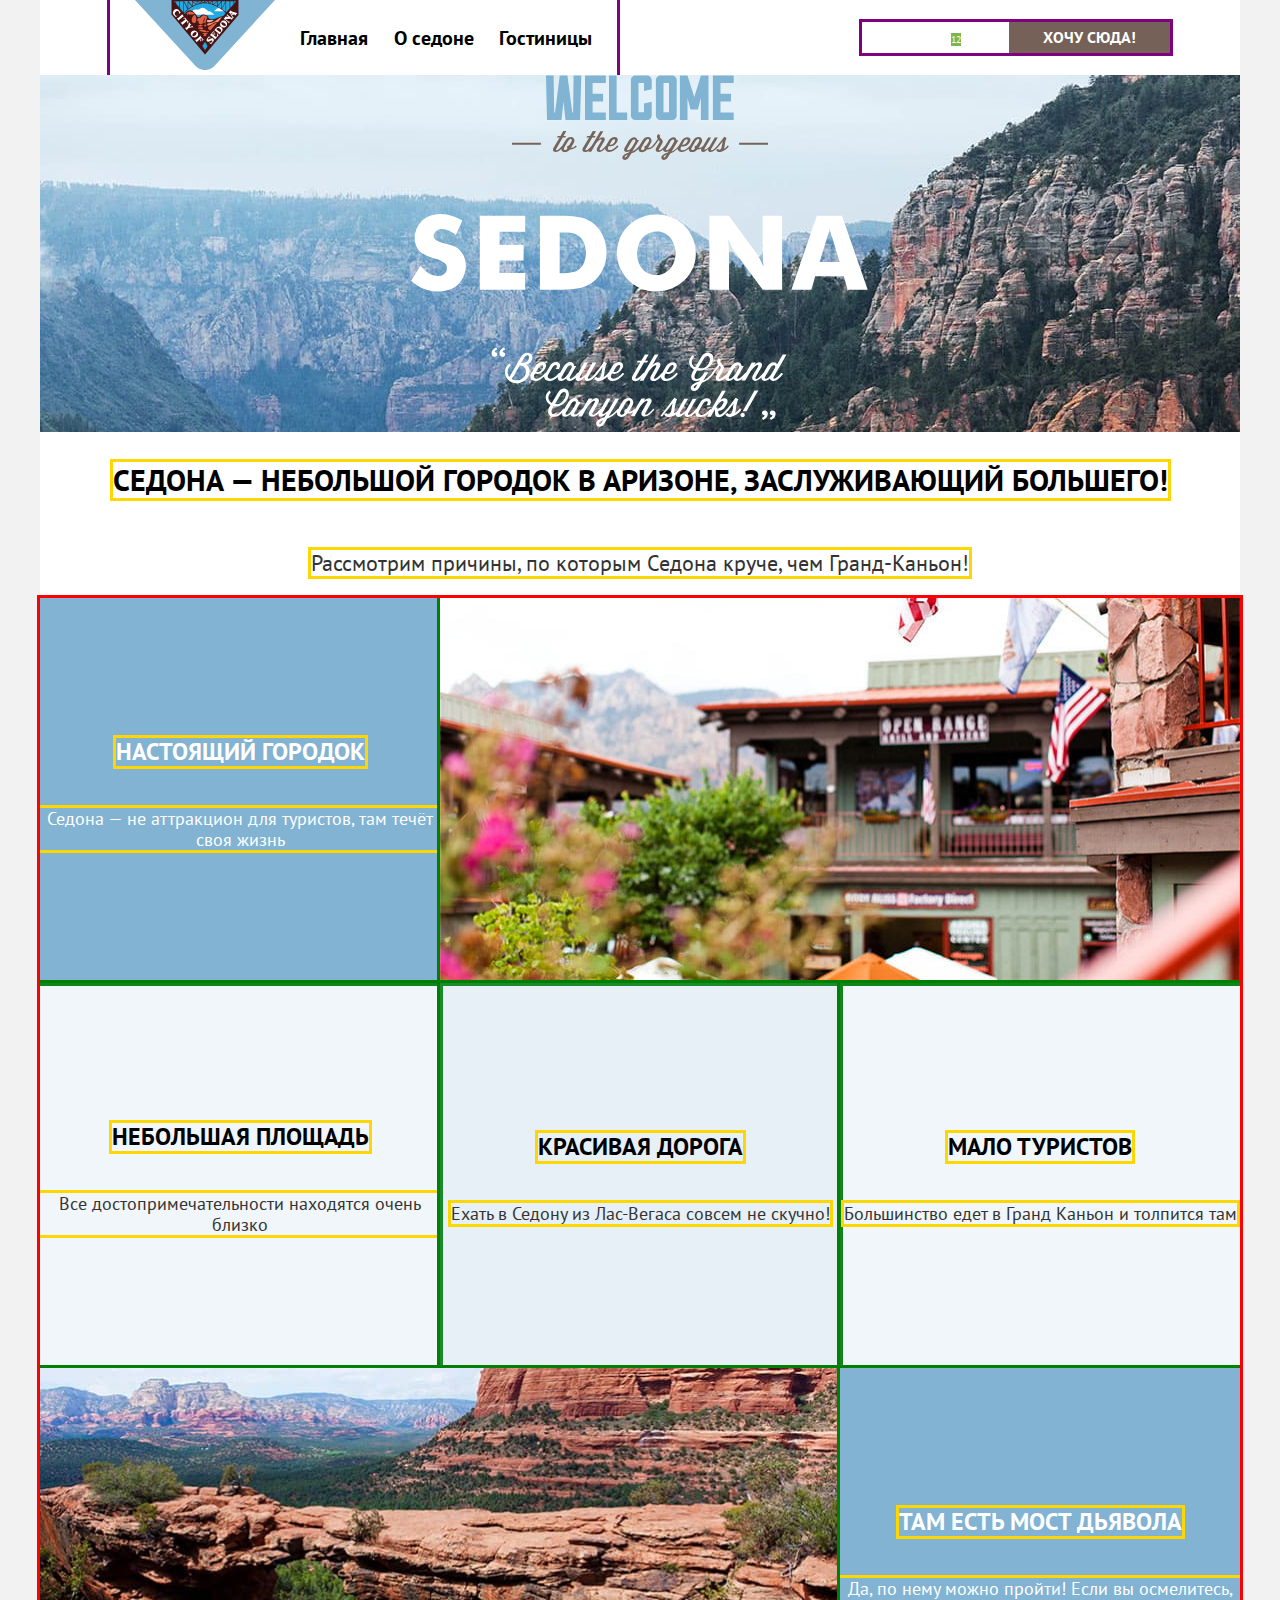
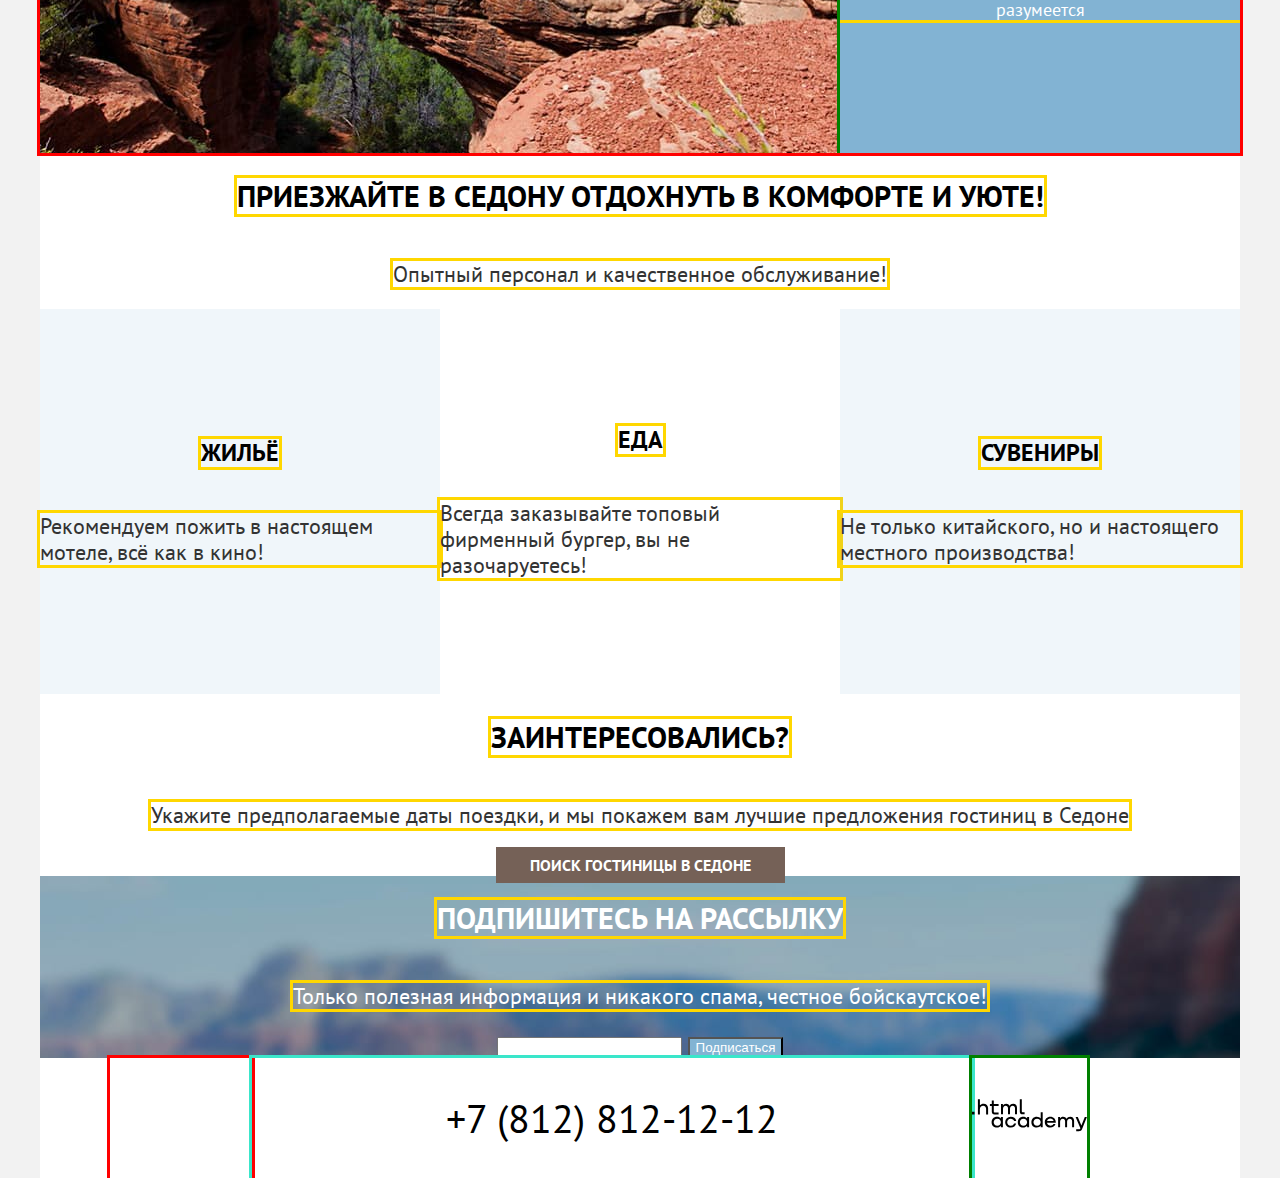
==== index.html @ f2a868f5 "Исправляет размеры фото" ====
<!DOCTYPE html>
<html lang="ru">

  <head>
    <meta charset="utf-8">
    <meta name="keywords" content="Седона">
    <meta name="description" content="HTML Academy: Седона">
    <title>HTML Academy: Седона</title>
    <link rel="stylesheet" href="styles/styles.css">
  </head>

  <body>
    <header class="main_header" data-test="header">
      <nav class="navigation">
        <ul class="navigation_list">
          <li class="navigation_item navigation_logo">
            <a class="header_logo_link" href="index.html">
              <img class="header_logo_image" src="images/header/logo.svg" width="140" height="70" alt="Логотип.">
            </a>
          </li>
          <li class="navigation_item">
            <a class="navigation_link" href="index.html">Главная</a>
          </li>
          <li class="navigation_item">
            <a class="navigation_link" href="#">О седоне</a>
          </li>
          <li class="navigation_item">
            <a class="navigation_link" href="catalog.html">Гостиницы</a>
          </li>
        </ul>

        <ul class="navigation_user">
          <li class="navigation_user_item">
            <a class="navigation_user_link" href="#">
              <span class="visually_hidden">Поиск</span>
            </a>
          </li>
          <li class="navigation_user_item">
            <a class="navigation_user_link" href="#">
              <span class="visually_hidden">Понравившиеся</span>
              <span class="navigation_user_favorite">12</span>
            </a>
          </li>
          <li class="navigation_user_item">
            <a class="navigation_user_link" href="#">
              <span class="navigation_button">Хочу сюда!</span>
            </a>
          </li>
        </ul>
      </nav>
    </header>

    <main class="main_container main_index" data-test="main">
      <div class="page_container">
        <h1 class="visually_hidden">Седона</h1>
        <section class="hero" data-test="hero">
          <h2 class="visually_hidden">О Седоне</h2>
          <img class="main_index_logo" src="images/index/welcome.svg" width="458" height="352"
            alt="Welcome to the Gorgeous. SEDONA - Because the Grand Canyon sucks.">
        </section>
        <section class="advantages" data-test="advantages">
          <h2 class="visually_hidden">Преимущества</h2>
          <p class="advantages_title">Седона — небольшой городок в Аризоне, заслуживающий большего!</p>
          <p class="advantages_text">Рассмотрим причины, по которым Седона круче, чем Гранд-Каньон!</p>
          <ul class="advantages_list">
            <li class="advantages_item blue_square">
              <h3 class="advantages_subtitle">Настоящий городок</h3>
              <p class="advantages_desc">Седона — не аттракцион для туристов, там течёт своя жизнь</p>
            </li>
            <li class="advantages_item">
              <img class="advantages_image" src="images/index/photo-1.jpg" width="800" height="385" alt="Город.">
            </li>
            <li class="advantages_item light_gray_square">
              <h3 class="advantages_subtitle">Небольшая площадь</h3>
              <p class="advantages_desc">Все достопримечательности находятся очень близко</p>
            </li>
            <li class="advantages_item dark_gray_square">
              <h3 class="advantages_subtitle">Красивая дорога</h3>
              <p class="advantages_desc">Ехать в Седону из Лас-Вегаса совсем не скучно!</p>
            </li>
            <li class="advantages_item light_gray_square">
              <h3 class="advantages_subtitle">Мало туристов</h3>
              <p class="advantages_desc">Большинство едет в Гранд Каньон и толпится там</p>
            </li>
            <li class="advantages_item">
              <img class="advantages_image" src="images/index/photo-2.jpg" width="800" height="385" alt="Каньон.">
            </li>
            <li class="advantages_item blue_square">
              <h3 class="advantages_subtitle">Там есть мост дьявола</h3>
              <p class="advantages_desc">Да, по нему можно пройти! Если вы осмелитесь, разумеется</p>
            </li>
          </ul>
        </section>

        <section class="recommendations">
          <h2 class="recommendations_title">Приезжайте в Седону отдохнуть в комфорте и уюте!</h2>
          <p class="recommendations_text">Опытный персонал и качественное обслуживание!</p>
          <ul class="recommendations_list">
            <li class="recommendations_item light_gray_square">
              <h3 class="recommendations_subtitle">Жильё</h3>
              <p class="recommendations_desc">Рекомендуем пожить в настоящем мотеле, всё как в кино!</p>
            </li>
            <li class="recommendations_item white_square">
              <h3 class="recommendations_subtitle">Еда</h3>
              <p class="recommendations_desc">Всегда заказывайте топовый фирменный бургер, вы не разочаруетесь!
              </p>
            </li>
            <li class="recommendations_item light_gray_square">
              <h3 class="recommendations_subtitle">Сувениры</h3>
              <p class="recommendations_desc">Не только китайского, но и настоящего местного производства!</p>
            </li>
          </ul>
        </section>

        <section class="search" data-test="search">
          <h2 class="search_title">Заинтересовались?</h2>
          <p class="search_text">Укажите предполагаемые даты поездки, и мы покажем вам лучшие предложения гостиниц в
            Седоне</p>
          <a class="search_link" href="catalog.html">
            <span class="search_button">Поиск Гостиницы в седоне</span>
          </a>
        </section>

        <section class="subscribe" data-test="subscribe">
          <h2 class="subscribe_title">Подпишитесь на рассылку</h2>
          <p class="subscribe_text">Только полезная информация и никакого спама, честное бойскаутское!</p>
          <form action="https://echo.htmlacademy.ru/" method="post">
            <input type="email" name="email">
            <button class="subscribe_button" type="submit">Подписаться</button>
          </form>
        </section>
      </div>
    </main>

    <footer class="main_footer" data-test="footer">
      <div class="main_footer_container">
        <section class="footer_social">
          <h2 class="visually_hidden">Социальные сети</h2>
          <ul class="social_list">
            <li class="social_item">
              <a class="social_link" href="#">
              </a>
            </li>
            <li class="social_item">
              <a class="social_link" href="#">
              </a>
            </li>
            <li class="social_item">
              <a class="social_link" href="#">
              </a>
            </li>
          </ul>
        </section>

        <section class="contacts">
          <h2 class="visually_hidden">Контакты</h2>
          <a class="contacts_link" href="tel:78128121212">+7 (812) 812-12-12</a>
        </section>

        <section class="footer_logo">
          <h2 class="visually_hidden">Логотип HTML Academy</h2>
          <a class="footer_logo_link" href="#">
            <img class="footer_logo_image" src="images/footer/logo-footer.svg" width="115" height="33"
              alt="HTML Academy.">
          </a>
        </section>
      </div>
    </footer>

  </body>

</html>
---- styles/styles.css ----
@font-face {
  font-family: "PT Sans";
  font-style: normal;
  font-weight: 400;
  src: url("../fonts/ptsans-400.woff2") format("woff2");
  font-display: swap;
}

@font-face {
  font-family: "PT Sans";
  font-style: normal;
  font-weight: 700;
  src: url("../fonts/ptsans-700.woff2") format("woff2");
  font-display: swap;
}

.visually_hidden {
  position: absolute;
  width: 1px;
  height: 1px;
  margin: -1px;
  border: 0;
  padding: 0;
  white-space: nowrap;
  clip-path: inset(100%);
  clip: rect(0 0 0 0);
  overflow: hidden;
}

html {
  height: 100%;
}

body {
  font-family: "PT Sans", sans-serif;
  font-weight: 400;
  font-size: 22px;
  line-height: 26px;
  background-color: #f2f2f2;
  color: #333333;
  margin: 0;
  display: flex;
  flex-direction: column;
  min-height: 100%;
}

.container {
  background-color: #FFFFFF;
}


/* Header */
.navigation {
  display: flex;
  width: 1200px;
  margin: 0 auto;
  background-color: #FFFFFF;

}

.navigation_list {
  outline: 3px solid purple;
  font-weight: 700;
  font-size: 20px;
  line-height: 24px;
  list-style-type: none;
  width: 507px;
  margin: 0;
  padding: 0;
  display: flex;
  justify-content: space-evenly;
  align-items: center;
  margin-left: 70px;
}

.navigation_logo {
  align-self: flex-start;
}

.navigation_link {
  text-decoration: none;
  color: #000000;
}

.navigation_user {
  outline: 3px solid purple;
  list-style-type: none;
  width: 268px;
  max-width: 268px;
  margin-left: auto;
  margin-right: 70px;
  display: flex;
  justify-content: space-between;
}

.navigation_user_item {}

.navigation_user_link {
  text-decoration: none;
}

.navigation_user_favorite {
  font-size: 10px;
  line-height: 10px;
  text-align: center;
  background-color: #7DB54F;
  color: #FFFFFF;
}

/* Main */


.main_container {
  flex-grow: 1;
}

.page_container {
  background-color: #FFFFFF;
  width: 1200px;
  margin: 0 auto;
}

.hero {
  background-image: url("../images/index/index-background.jpg");
  background-size: 100% auto;
  background-repeat: no-repeat;
  text-align: center;
}

/* Advantages */


.advantages_title,
.recommendations_title,
.search_title,
.subscribe_title {
  font-weight: 700;
  font-size: 30px;
  line-height: 36px;
  text-transform: uppercase;
  text-align: center;
  color: #000000;
}

.advantages_text,
.recommendations_text,
.search_text,
.subscribe_text {
  text-align: center;
}

.advantages_list {
  outline: 3px solid red;
  font-size: 18px;
  line-height: 21px;
  list-style-type: none;
  text-align: center;
  margin: 0;
  padding: 0;
  display: flex;
  flex-wrap: wrap;

  /* justify-content: center; */
}

.advantages_item {
  outline: 3px solid green;
  text-align: center;
  display: flex;
  flex-direction: column;
  justify-content: center;
  align-items: center;
  width: 400px;
  height: 385px;
}

.advantages_item:nth-child(2),
.advantages_item:nth-child(6) {
  width: 800px;
}

.advantages_subtitle,
.recommendations_subtitle {
  font-weight: 700;
  font-size: 24px;
  line-height: 28px;
  text-transform: uppercase;
  color: #000000;
}

.advantages_image {
}

.blue_square .advantages_subtitle,
.blue_square .advantages_desc {
  color: #FFFFFF;
}

.blue_square {
  background-color: #82B3D3;
}

.light_gray_square {
  background-color: #83B3D31F;
}

.dark_gray_square {
  background-color: #83B3D333;
}

/* Recommendations */
.advantages,
.recommendations,
.search,
.subscribe {
  display: flex;
  flex-direction: column;
  justify-content: center;
  align-items: center;

}

.recommendations_list {
  list-style-type: none;
  margin: 0;
  padding: 0;
  display: flex;
}

.recommendations_item {
  width: 400px;
  height: 385px;
  display: flex;
  flex-direction: column;
  justify-content: center;
  align-items: center;
}

/* Search */


.search {
  text-align: center;
}

.search_link {
  text-decoration: none;
}

/* Subscribe */

.subscribe .subscribe_text,
.subscribe .subscribe_title {
  color: #FFFFFF;
}

.subscribe {
  background-image: url("../images/index/subscribe.jpg");
  background-size: 100% auto;
  background-repeat: no-repeat;
  text-align: center;
}

.subscribe_text {
  font-size: 22px;
  line-height: 26px;
  color: #FFFFFF;
}

/* Footer */

.main_footer_container {
  width: 1200px;
  height: 120px;
  display: flex;
  margin: 0 auto;
  background-color: #FFFFFF;
}

.main_footer {}

.footer_social {
  outline: 3px solid red;
  width: 142px;
  margin-left: 70px;
}

.social_list {
  list-style-type: none;
}

.contacts {
  outline: 3px solid #3ae6ca;
  font-size: 40px;
  line-height: 40px;
  display: flex;
  justify-content: center;
  align-items: center;
  width: 720px;
}

.contacts_link {
  text-decoration: none;
  color: #000000;
}

.footer_logo {
  outline: 3px solid green;
  width: 115px;
  margin-right: 70px;
  display: flex;
  justify-content: center;
  align-items: center;
}

/* Other */


.navigation_button,
.search_button {
  font-weight: 700;
  font-size: 16px;
  line-height: 20px;
  text-align: center;
  text-transform: uppercase;
  background-color: #756157;
  color: #ffffff;
  margin: 0 auto;
  padding: 8px 34px;

}

.subscribe_button {
  background-color: #82B3D3;
  color: #ffffff;
}













/* Catalog */

.inner_container {
  background-image: url("../images/catalog/filter.jpg");
  background-repeat: no-repeat;
  background-size: 100% 100%;
}

.inner_container {
  font-size: 18px;
  line-height: 23px;
  color: #FFFFFF;
}

.inner_header_title {
  font-weight: 700;
  font-size: 60px;
  line-height: 78px;
}

.breadcrumbs,
.catalog_filter_list {
  list-style: none;
}

.breadcrumbs_link {
  font-size: 16px;
  line-height: 21px;
  text-decoration: none;
  color: #FFFFFF;
}

.catalog_filter_title {
  font-weight: 700;
  font-size: 20px;
  line-height: 24px;
}


h1, h2, h3, p {
  outline: 3px solid gold;
}
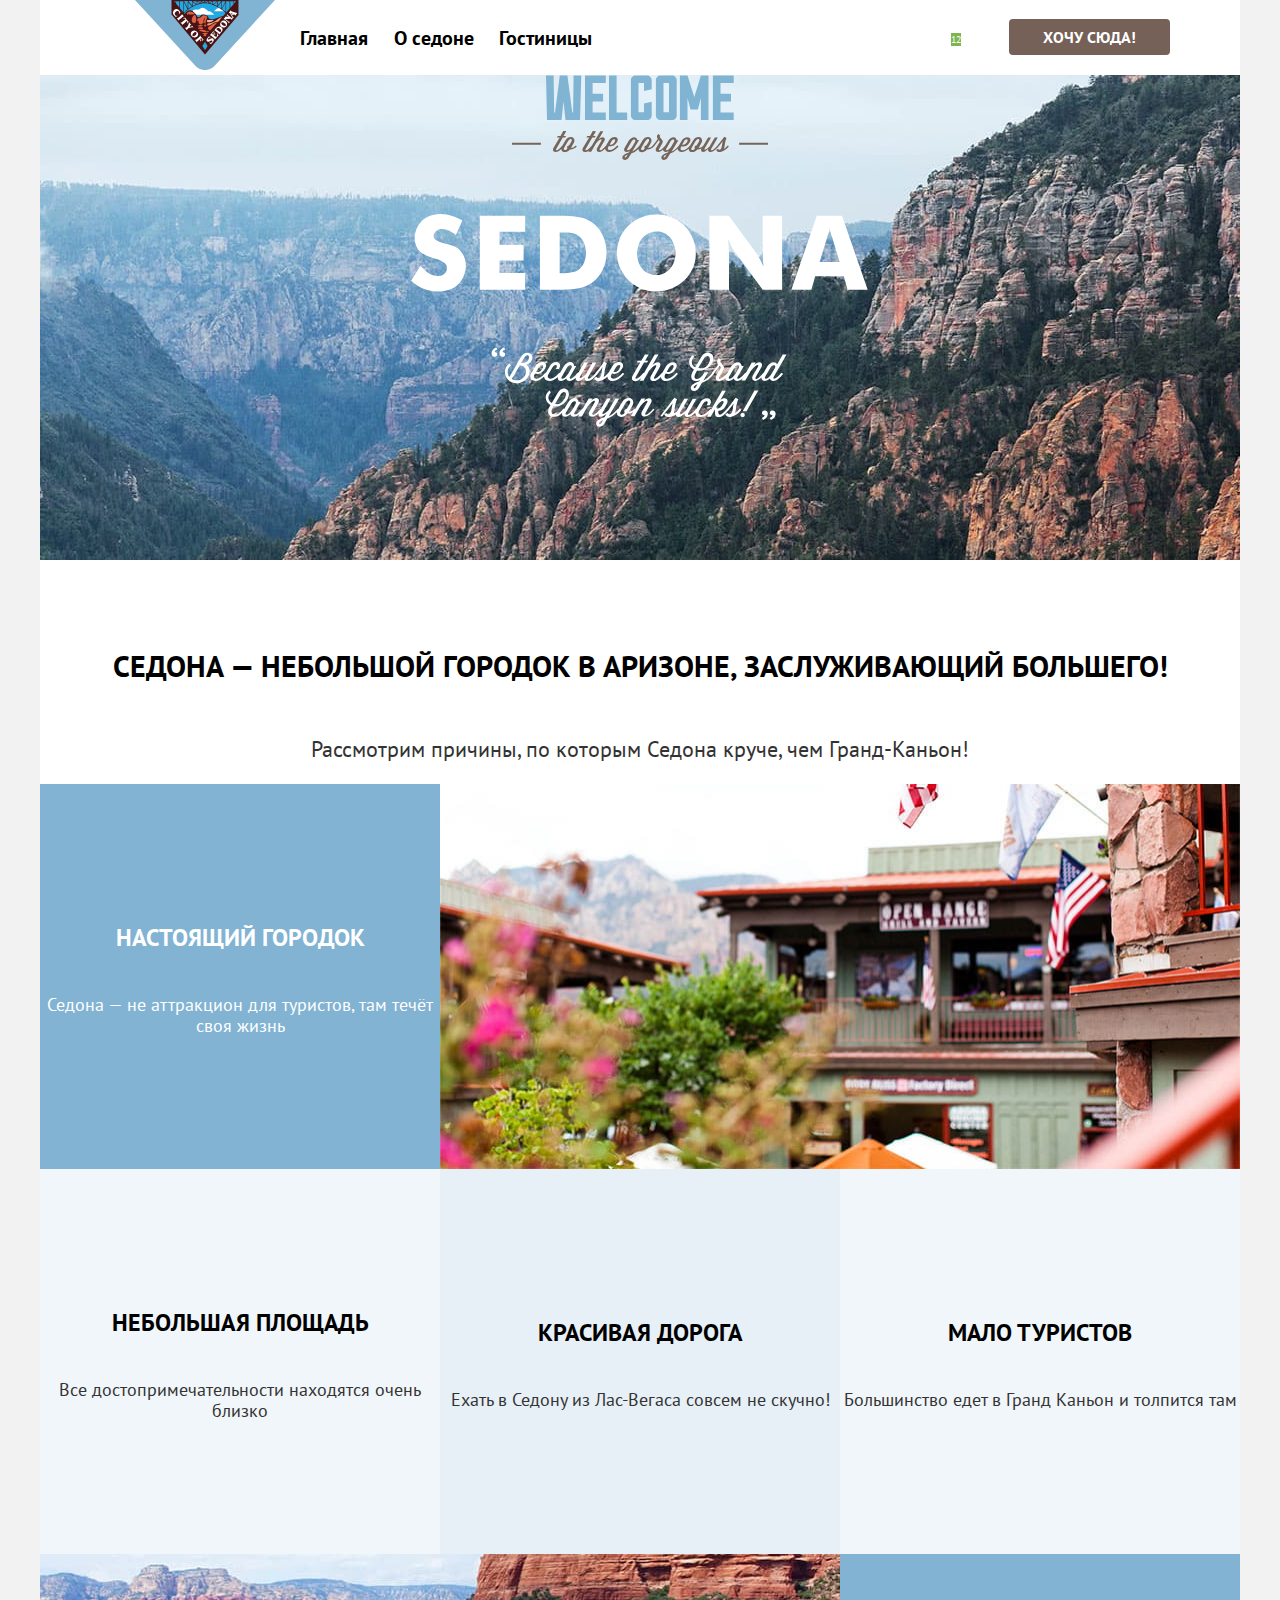
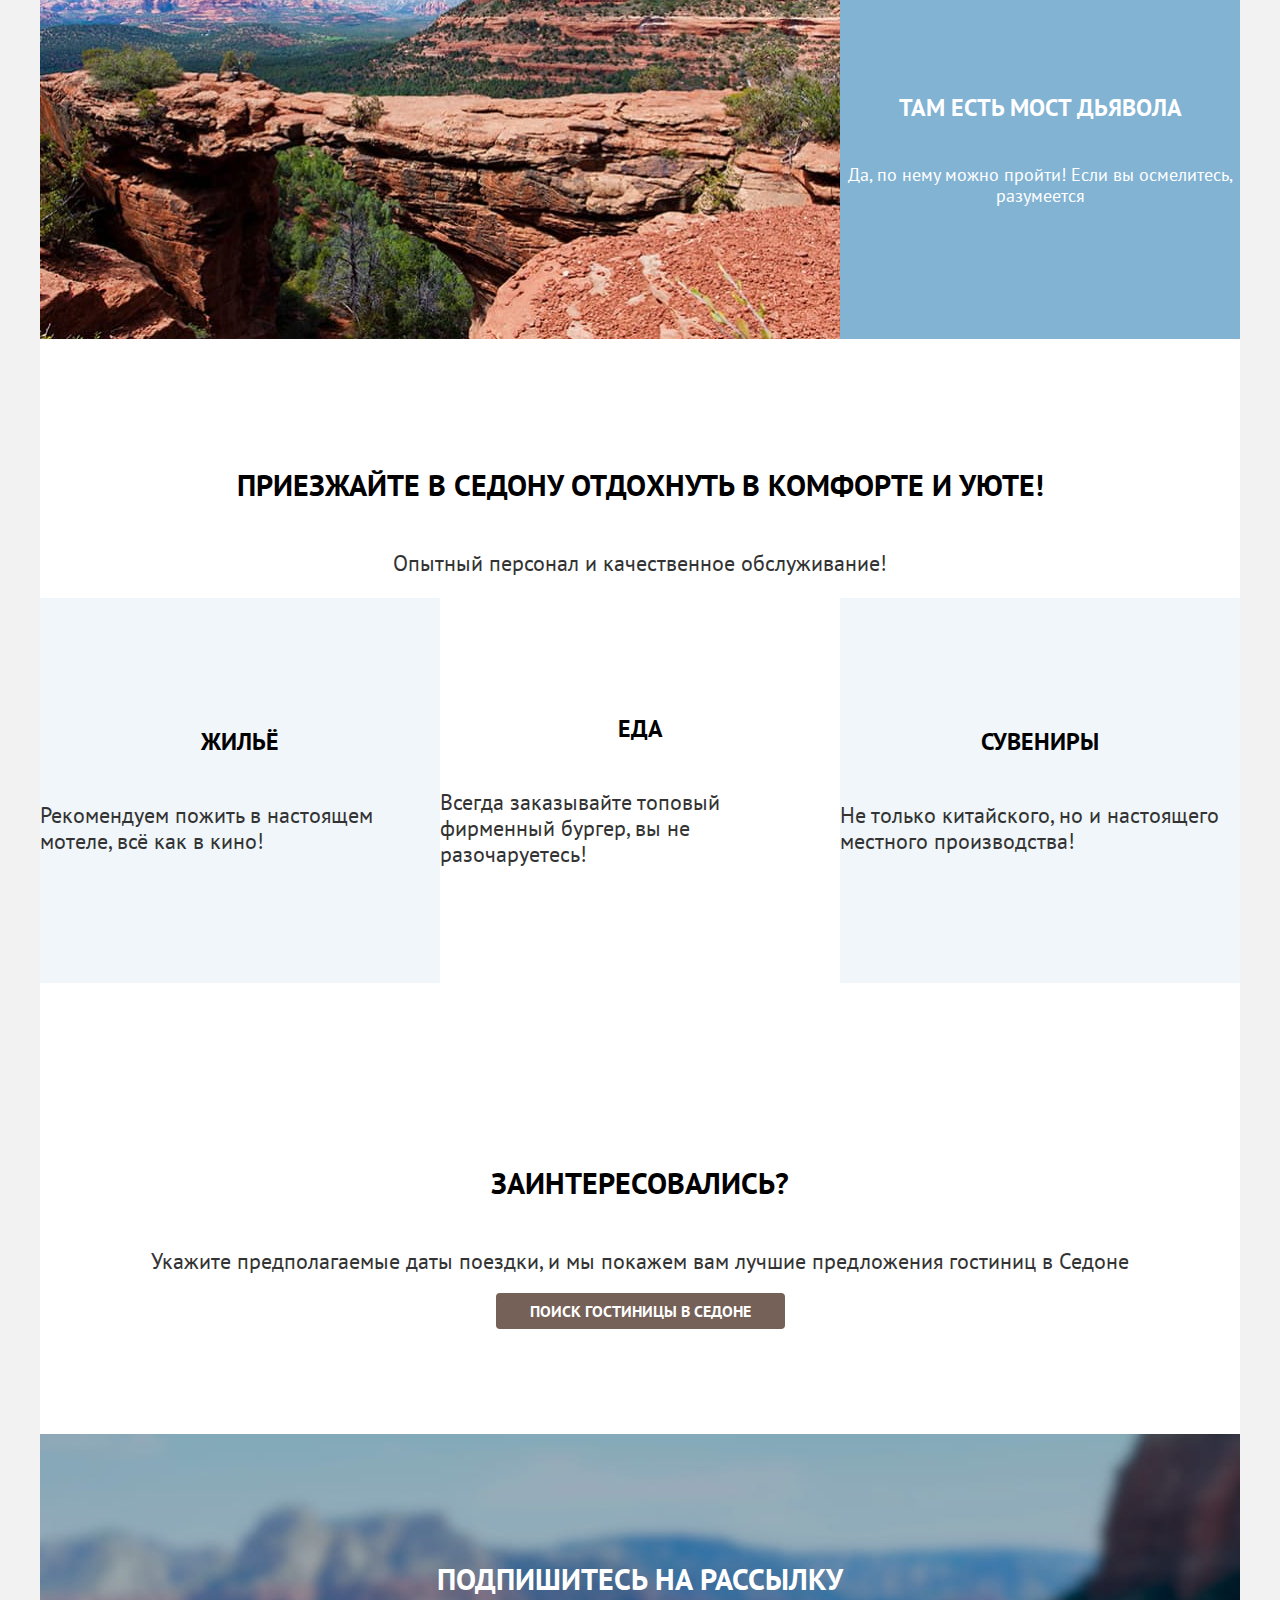
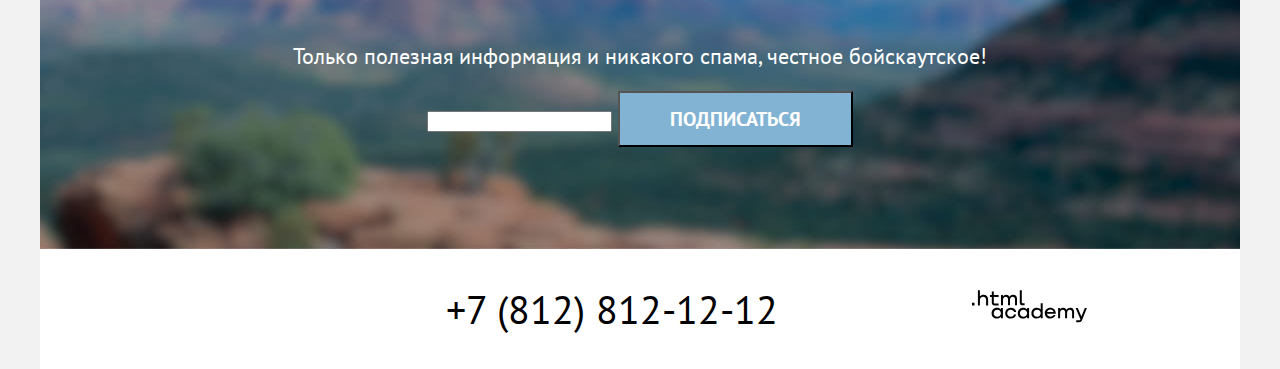
==== commit 39ed1797: "Устанавливает min-height крупым боксам" ====
--- a/index.html
+++ b/index.html
@@ -125,7 +125,7 @@
           <h2 class="subscribe_title">Подпишитесь на рассылку</h2>
           <p class="subscribe_text">Только полезная информация и никакого спама, честное бойскаутское!</p>
           <form action="https://echo.htmlacademy.ru/" method="post">
-            <input type="email" name="email">
+            <input class="subscribe_input" type="email" name="email">
             <button class="subscribe_button" type="submit">Подписаться</button>
           </form>
         </section>
--- a/styles/styles.css
+++ b/styles/styles.css
@@ -38,10 +38,10 @@
   line-height: 26px;
   background-color: #f2f2f2;
   color: #333333;
+  min-height: 100%;
   margin: 0;
   display: flex;
   flex-direction: column;
-  min-height: 100%;
 }
 
 .container {
@@ -51,15 +51,14 @@
 
 /* Header */
 .navigation {
-  display: flex;
   width: 1200px;
+  min-height: 64px;
   margin: 0 auto;
+  display: flex;
   background-color: #FFFFFF;
-
 }
 
 .navigation_list {
-  outline: 3px solid purple;
   font-weight: 700;
   font-size: 20px;
   line-height: 24px;
@@ -67,14 +66,10 @@
   width: 507px;
   margin: 0;
   padding: 0;
+  margin-left: 70px;
   display: flex;
   justify-content: space-evenly;
   align-items: center;
-  margin-left: 70px;
-}
-
-.navigation_logo {
-  align-self: flex-start;
 }
 
 .navigation_link {
@@ -83,17 +78,13 @@
 }
 
 .navigation_user {
-  outline: 3px solid purple;
-  list-style-type: none;
   width: 268px;
-  max-width: 268px;
+  list-style-type: none;
   margin-left: auto;
   margin-right: 70px;
   display: flex;
   justify-content: space-between;
 }
-
-.navigation_user_item {}
 
 .navigation_user_link {
   text-decoration: none;
@@ -121,6 +112,7 @@
 }
 
 .hero {
+  min-height: 485px;
   background-image: url("../images/index/index-background.jpg");
   background-size: 100% auto;
   background-repeat: no-repeat;
@@ -129,6 +121,9 @@
 
 /* Advantages */
 
+.advantages {
+  min-height: 1437px;
+}
 
 .advantages_title,
 .recommendations_title,
@@ -150,7 +145,6 @@
 }
 
 .advantages_list {
-  outline: 3px solid red;
   font-size: 18px;
   line-height: 21px;
   list-style-type: none;
@@ -164,7 +158,6 @@
 }
 
 .advantages_item {
-  outline: 3px solid green;
   text-align: center;
   display: flex;
   flex-direction: column;
@@ -188,9 +181,6 @@
   color: #000000;
 }
 
-.advantages_image {
-}
-
 .blue_square .advantages_subtitle,
 .blue_square .advantages_desc {
   color: #FFFFFF;
@@ -209,6 +199,10 @@
 }
 
 /* Recommendations */
+.recommendations {
+  min-height: 631px;
+}
+
 .advantages,
 .recommendations,
 .search,
@@ -240,6 +234,7 @@
 
 
 .search {
+  min-height: 406px;
   text-align: center;
 }
 
@@ -255,10 +250,12 @@
 }
 
 .subscribe {
+  min-height: 415px;
   background-image: url("../images/index/subscribe.jpg");
   background-size: 100% auto;
   background-repeat: no-repeat;
   text-align: center;
+
 }
 
 .subscribe_text {
@@ -277,10 +274,7 @@
   background-color: #FFFFFF;
 }
 
-.main_footer {}
-
 .footer_social {
-  outline: 3px solid red;
   width: 142px;
   margin-left: 70px;
 }
@@ -290,13 +284,12 @@
 }
 
 .contacts {
-  outline: 3px solid #3ae6ca;
   font-size: 40px;
   line-height: 40px;
-  display: flex;
-  justify-content: center;
-  align-items: center;
   width: 720px;
+  display: flex;
+  justify-content: center;
+  align-items: center;
 }
 
 .contacts_link {
@@ -305,7 +298,6 @@
 }
 
 .footer_logo {
-  outline: 3px solid green;
   width: 115px;
   margin-right: 70px;
   display: flex;
@@ -327,13 +319,26 @@
   color: #ffffff;
   margin: 0 auto;
   padding: 8px 34px;
+  border-radius: 4px;
+
+}
+
+.subscribe_input {
 
 }
 
 .subscribe_button {
   background-color: #82B3D3;
   color: #ffffff;
-}
+  font-family: 'PT Sans';
+  font-weight: 700;
+  font-size: 20px;
+  line-height: 36px;
+  text-transform: uppercase;
+  padding: 8px 50px;
+}
+/* Nado dorasobratsya s knopkoi (otklychit style) */
+
 
 
 
@@ -384,8 +389,3 @@
   font-size: 20px;
   line-height: 24px;
 }
-
-
-h1, h2, h3, p {
-  outline: 3px solid gold;
-}
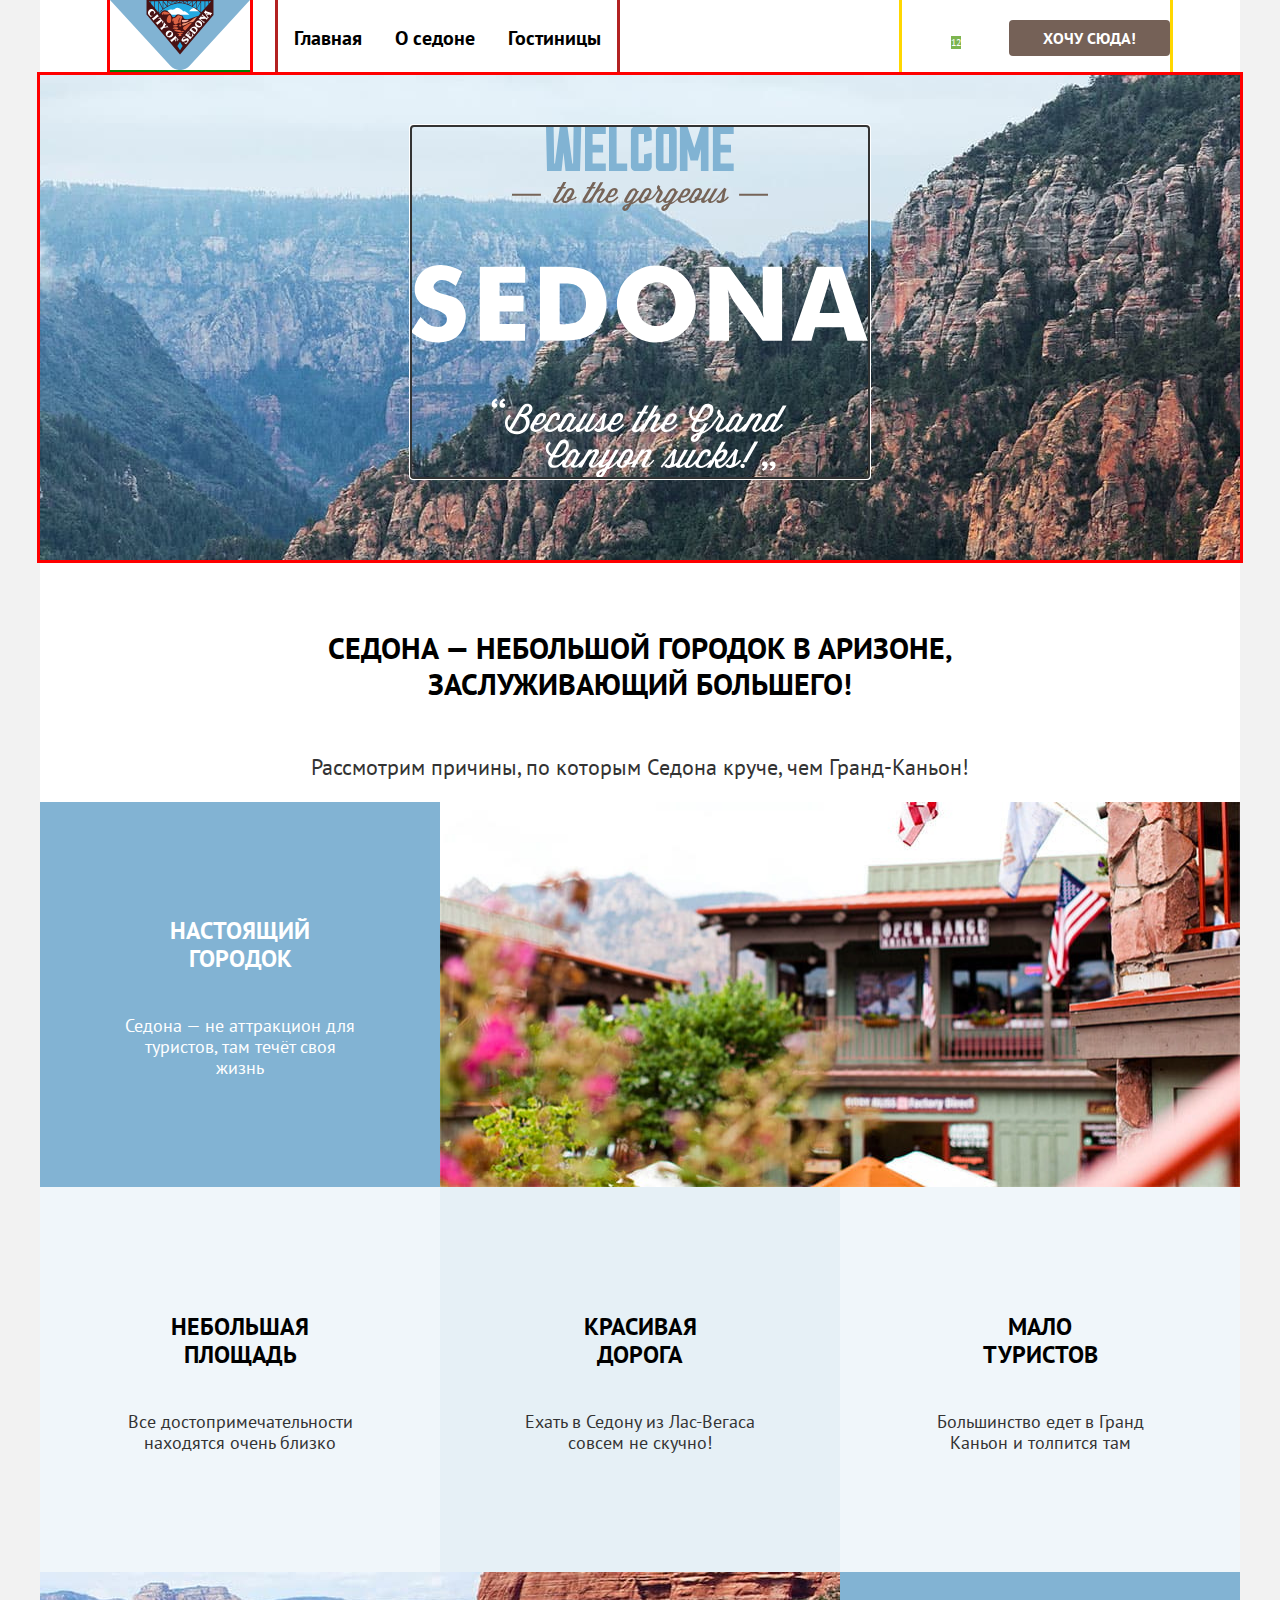
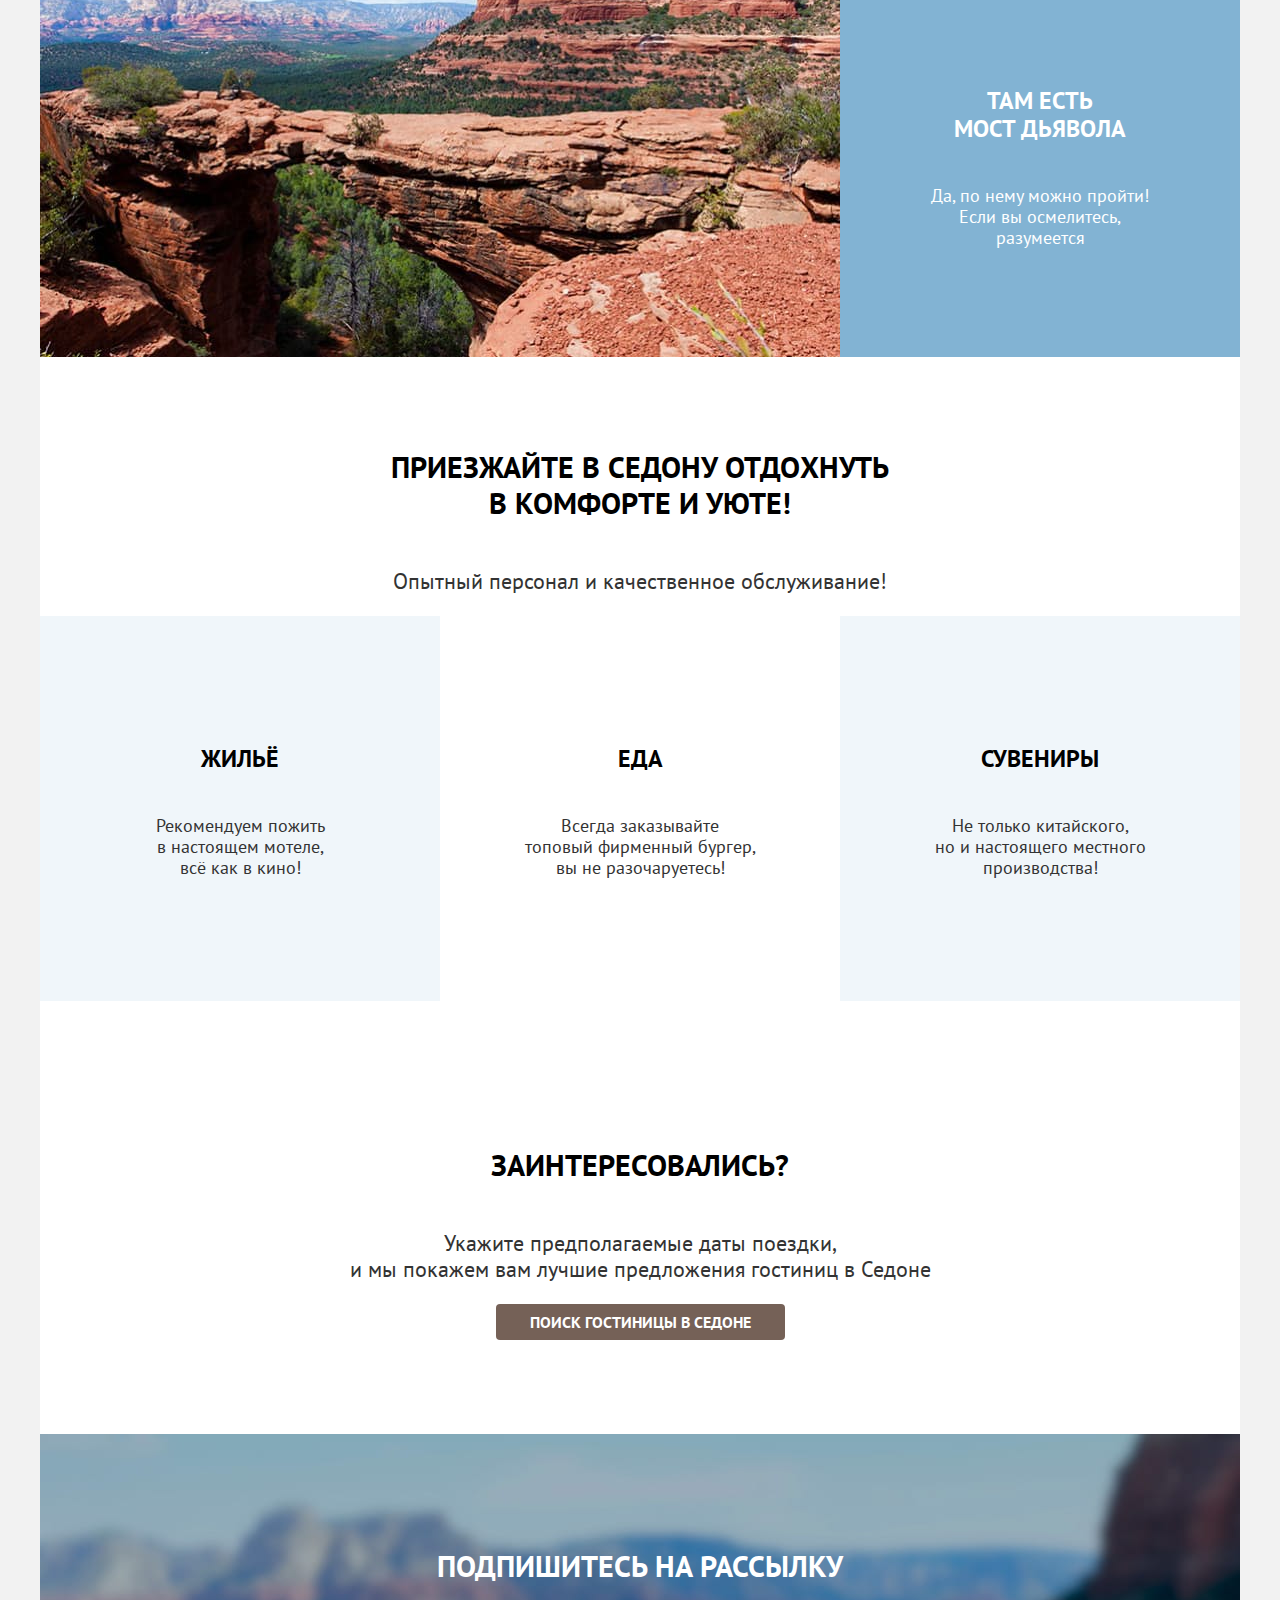
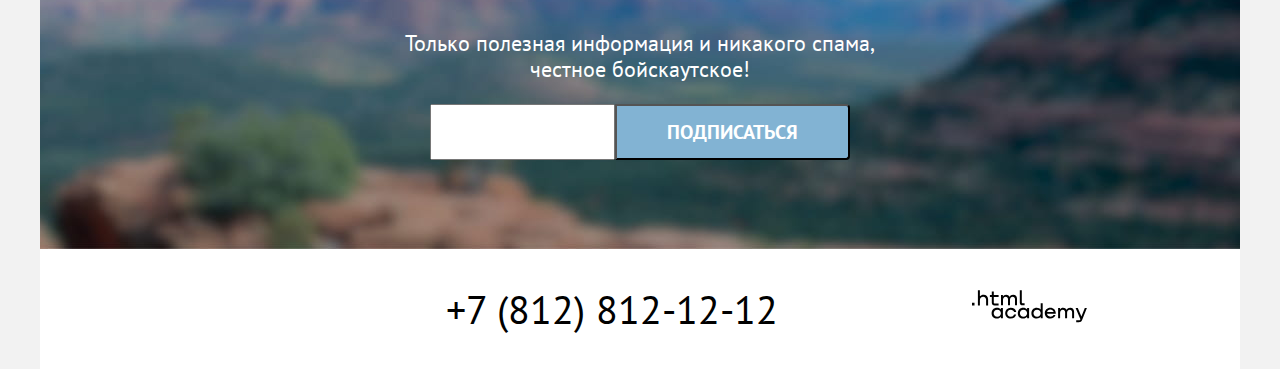
==== commit 3389faf8: "Исправляет замечания наставника" ====
--- a/index.html
+++ b/index.html
@@ -12,12 +12,10 @@
   <body>
     <header class="main_header" data-test="header">
       <nav class="navigation">
+        <a class="header_logo_link" href="index.html">
+          <img class="header_logo_image" src="images/header/logo.svg" width="140" height="70" alt="Логотип.">
+        </a>
         <ul class="navigation_list">
-          <li class="navigation_item navigation_logo">
-            <a class="header_logo_link" href="index.html">
-              <img class="header_logo_image" src="images/header/logo.svg" width="140" height="70" alt="Логотип.">
-            </a>
-          </li>
           <li class="navigation_item">
             <a class="navigation_link" href="index.html">Главная</a>
           </li>
@@ -60,61 +58,61 @@
         </section>
         <section class="advantages" data-test="advantages">
           <h2 class="visually_hidden">Преимущества</h2>
-          <p class="advantages_title">Седона — небольшой городок в Аризоне, заслуживающий большего!</p>
+          <p class="advantages_title">Седона — небольшой городок в Аризоне,<br> заслуживающий большего!</p>
           <p class="advantages_text">Рассмотрим причины, по которым Седона круче, чем Гранд-Каньон!</p>
           <ul class="advantages_list">
             <li class="advantages_item blue_square">
-              <h3 class="advantages_subtitle">Настоящий городок</h3>
-              <p class="advantages_desc">Седона — не аттракцион для туристов, там течёт своя жизнь</p>
+              <h3 class="advantages_subtitle">Настоящий<br> городок</h3>
+              <p class="advantages_desc">Седона — не аттракцион для<br> туристов, там течёт своя<br> жизнь</p>
             </li>
-            <li class="advantages_item">
+            <li class="advantages_item advantages_item_image">
               <img class="advantages_image" src="images/index/photo-1.jpg" width="800" height="385" alt="Город.">
             </li>
             <li class="advantages_item light_gray_square">
-              <h3 class="advantages_subtitle">Небольшая площадь</h3>
-              <p class="advantages_desc">Все достопримечательности находятся очень близко</p>
+              <h3 class="advantages_subtitle">Небольшая<br> площадь</h3>
+              <p class="advantages_desc">Все достопримечательности<br> находятся очень близко</p>
             </li>
             <li class="advantages_item dark_gray_square">
-              <h3 class="advantages_subtitle">Красивая дорога</h3>
-              <p class="advantages_desc">Ехать в Седону из Лас-Вегаса совсем не скучно!</p>
+              <h3 class="advantages_subtitle">Красивая<br> дорога</h3>
+              <p class="advantages_desc">Ехать в Седону из Лас-Вегаса<br> совсем не скучно!</p>
             </li>
             <li class="advantages_item light_gray_square">
-              <h3 class="advantages_subtitle">Мало туристов</h3>
-              <p class="advantages_desc">Большинство едет в Гранд Каньон и толпится там</p>
+              <h3 class="advantages_subtitle">Мало<br> туристов</h3>
+              <p class="advantages_desc">Большинство едет в Гранд<br> Каньон и толпится там</p>
             </li>
-            <li class="advantages_item">
+            <li class="advantages_item advantages_item_image">
               <img class="advantages_image" src="images/index/photo-2.jpg" width="800" height="385" alt="Каньон.">
             </li>
             <li class="advantages_item blue_square">
-              <h3 class="advantages_subtitle">Там есть мост дьявола</h3>
-              <p class="advantages_desc">Да, по нему можно пройти! Если вы осмелитесь, разумеется</p>
+              <h3 class="advantages_subtitle">Там есть<br> мост дьявола</h3>
+              <p class="advantages_desc">Да, по нему можно пройти!<br> Если вы осмелитесь,<br> разумеется</p>
             </li>
           </ul>
         </section>
 
         <section class="recommendations">
-          <h2 class="recommendations_title">Приезжайте в Седону отдохнуть в комфорте и уюте!</h2>
+          <h2 class="recommendations_title">Приезжайте в Седону отдохнуть<br> в комфорте и уюте!</h2>
           <p class="recommendations_text">Опытный персонал и качественное обслуживание!</p>
           <ul class="recommendations_list">
             <li class="recommendations_item light_gray_square">
               <h3 class="recommendations_subtitle">Жильё</h3>
-              <p class="recommendations_desc">Рекомендуем пожить в настоящем мотеле, всё как в кино!</p>
+              <p class="recommendations_desc">Рекомендуем пожить<br> в настоящем мотеле,<br> всё как в кино!</p>
             </li>
             <li class="recommendations_item white_square">
               <h3 class="recommendations_subtitle">Еда</h3>
-              <p class="recommendations_desc">Всегда заказывайте топовый фирменный бургер, вы не разочаруетесь!
+              <p class="recommendations_desc">Всегда заказывайте<br> топовый фирменный бургер,<br> вы не разочаруетесь!
               </p>
             </li>
             <li class="recommendations_item light_gray_square">
               <h3 class="recommendations_subtitle">Сувениры</h3>
-              <p class="recommendations_desc">Не только китайского, но и настоящего местного производства!</p>
+              <p class="recommendations_desc">Не только китайского,<br> но и настоящего местного<br> производства!</p>
             </li>
           </ul>
         </section>
 
         <section class="search" data-test="search">
           <h2 class="search_title">Заинтересовались?</h2>
-          <p class="search_text">Укажите предполагаемые даты поездки, и мы покажем вам лучшие предложения гостиниц в
+          <p class="search_text">Укажите предполагаемые даты поездки,<br> и мы покажем вам лучшие предложения гостиниц в
             Седоне</p>
           <a class="search_link" href="catalog.html">
             <span class="search_button">Поиск Гостиницы в седоне</span>
@@ -123,8 +121,8 @@
 
         <section class="subscribe" data-test="subscribe">
           <h2 class="subscribe_title">Подпишитесь на рассылку</h2>
-          <p class="subscribe_text">Только полезная информация и никакого спама, честное бойскаутское!</p>
-          <form action="https://echo.htmlacademy.ru/" method="post">
+          <p class="subscribe_text">Только полезная информация и никакого спама,<br> честное бойскаутское!</p>
+          <form class="subscribe_form" action="https://echo.htmlacademy.ru/" method="post">
             <input class="subscribe_input" type="email" name="email">
             <button class="subscribe_button" type="submit">Подписаться</button>
           </form>
--- a/styles/styles.css
+++ b/styles/styles.css
@@ -52,23 +52,40 @@
 /* Header */
 .navigation {
   width: 1200px;
-  min-height: 64px;
+  /* min-height: 64px; */
   margin: 0 auto;
   display: flex;
   background-color: #FFFFFF;
 }
 
+.header_logo_link {
+  outline: 3px solid red;
+  display: inline;
+  width: 140px;
+  margin-left: 70px;
+  margin-right: 28px;
+  text-decoration: none;
+  /* box-sizing: border-box; */
+}
+
+.header_logo_image {
+  outline: 3px solid green;
+  display: inline;
+  /* box-sizing: border-box; */
+}
+
 .navigation_list {
+  outline: 3px solid firebrick;
   font-weight: 700;
   font-size: 20px;
   line-height: 24px;
   list-style-type: none;
-  width: 507px;
+  width: 339px;
   margin: 0;
+  margin-right: auto;
   padding: 0;
-  margin-left: 70px;
-  display: flex;
-  justify-content: space-evenly;
+  display: flex;
+  justify-content: space-around;
   align-items: center;
 }
 
@@ -78,12 +95,15 @@
 }
 
 .navigation_user {
+  outline: 3px solid gold;
   width: 268px;
   list-style-type: none;
-  margin-left: auto;
+  margin: 0;
   margin-right: 70px;
+  padding: 0;
   display: flex;
   justify-content: space-between;
+  align-items: center;
 }
 
 .navigation_user_link {
@@ -117,6 +137,13 @@
   background-size: 100% auto;
   background-repeat: no-repeat;
   text-align: center;
+  outline: 3px solid red;
+}
+
+.main_index_logo {
+  outline: auto;
+  display: inline-block;
+  margin-top: 51px;
 }
 
 /* Advantages */
@@ -153,22 +180,18 @@
   padding: 0;
   display: flex;
   flex-wrap: wrap;
-
-  /* justify-content: center; */
 }
 
 .advantages_item {
-  text-align: center;
   display: flex;
   flex-direction: column;
   justify-content: center;
   align-items: center;
   width: 400px;
-  height: 385px;
-}
-
-.advantages_item:nth-child(2),
-.advantages_item:nth-child(6) {
+  min-height: 385px;
+}
+
+.advantages_item_image {
   width: 800px;
 }
 
@@ -215,15 +238,19 @@
 }
 
 .recommendations_list {
+  font-size: 18px;
+  line-height: 21px;
   list-style-type: none;
+  text-align: center;
   margin: 0;
   padding: 0;
   display: flex;
+  flex-wrap: wrap;
 }
 
 .recommendations_item {
   width: 400px;
-  height: 385px;
+  min-height: 385px;
   display: flex;
   flex-direction: column;
   justify-content: center;
@@ -268,7 +295,7 @@
 
 .main_footer_container {
   width: 1200px;
-  height: 120px;
+  min-height: 120px;
   display: flex;
   margin: 0 auto;
   background-color: #FFFFFF;
@@ -320,10 +347,7 @@
   margin: 0 auto;
   padding: 8px 34px;
   border-radius: 4px;
-
-}
-
-.subscribe_input {
+  display: block;
 
 }
 
@@ -336,10 +360,13 @@
   line-height: 36px;
   text-transform: uppercase;
   padding: 8px 50px;
+  border-radius: 0 4px 4px 0;
 }
 /* Nado dorasobratsya s knopkoi (otklychit style) */
 
-
+.subscribe_form {
+  display: flex;
+}
 
 
 
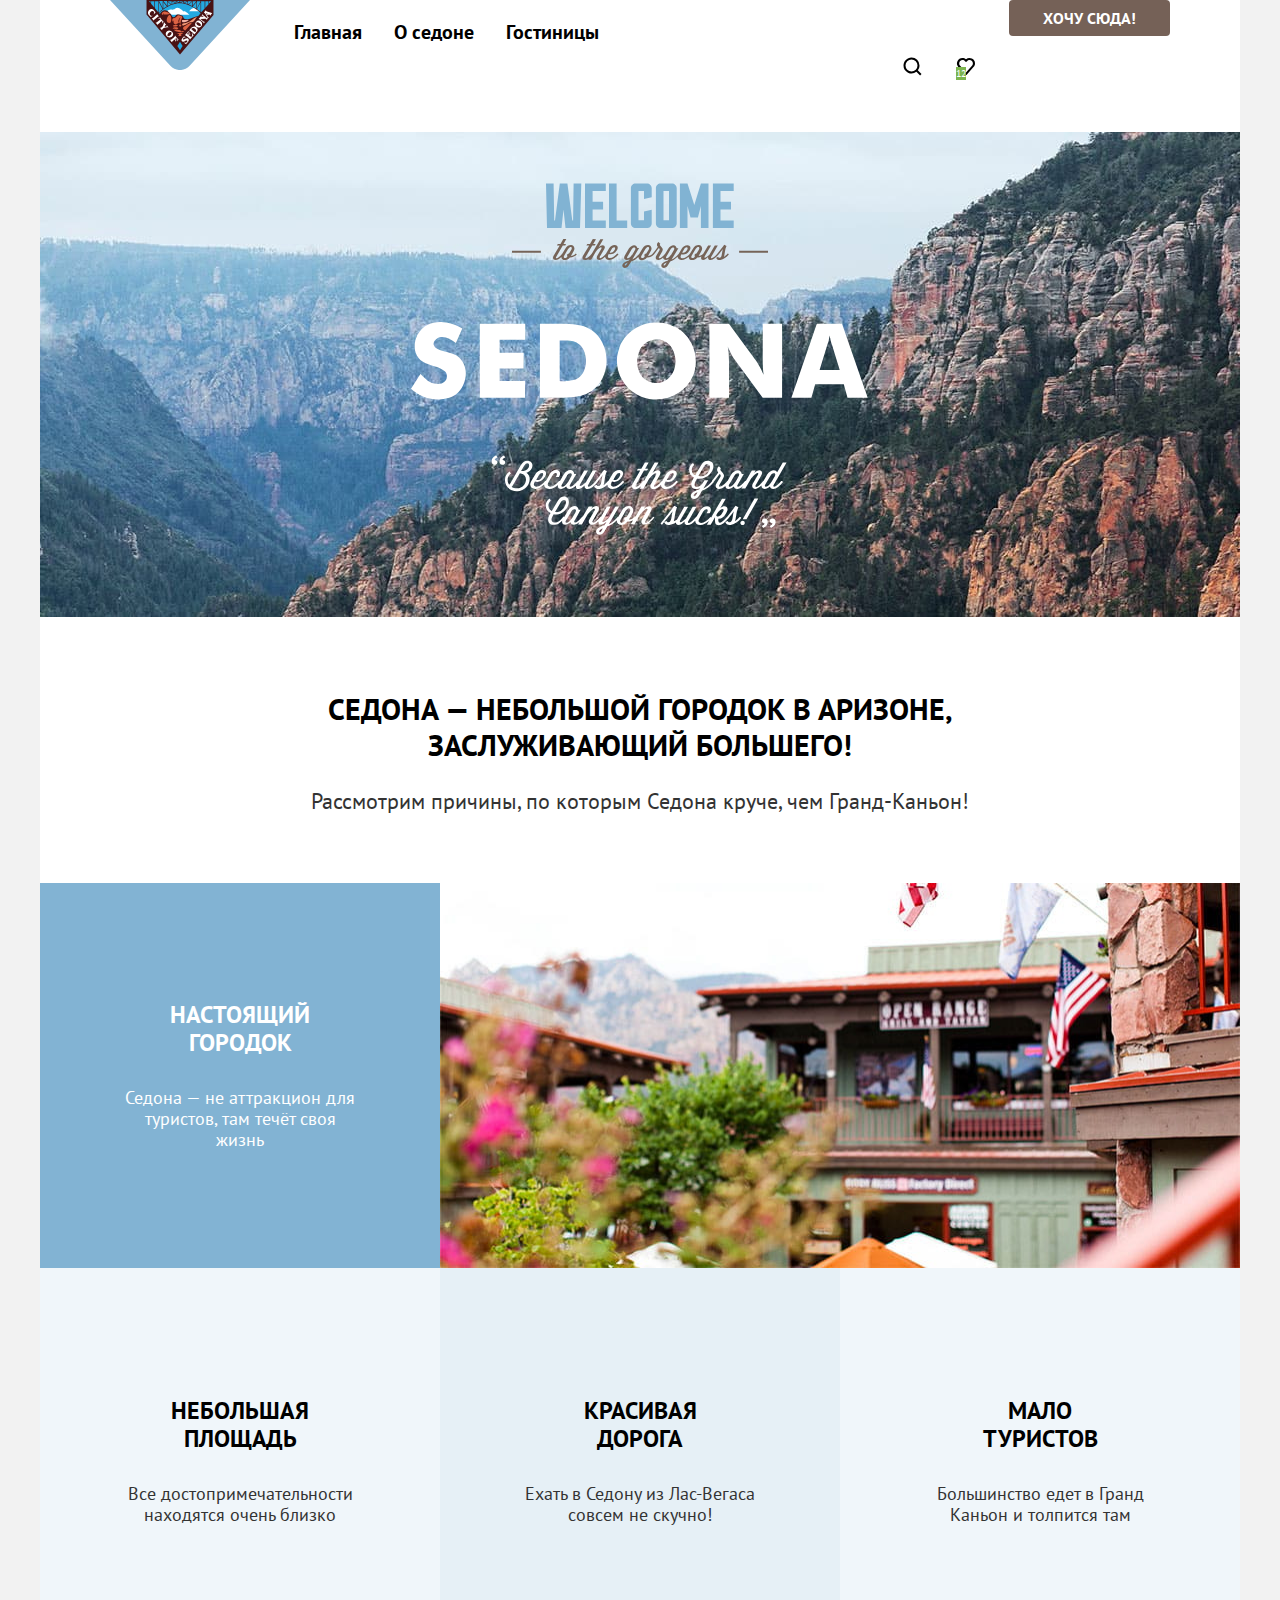
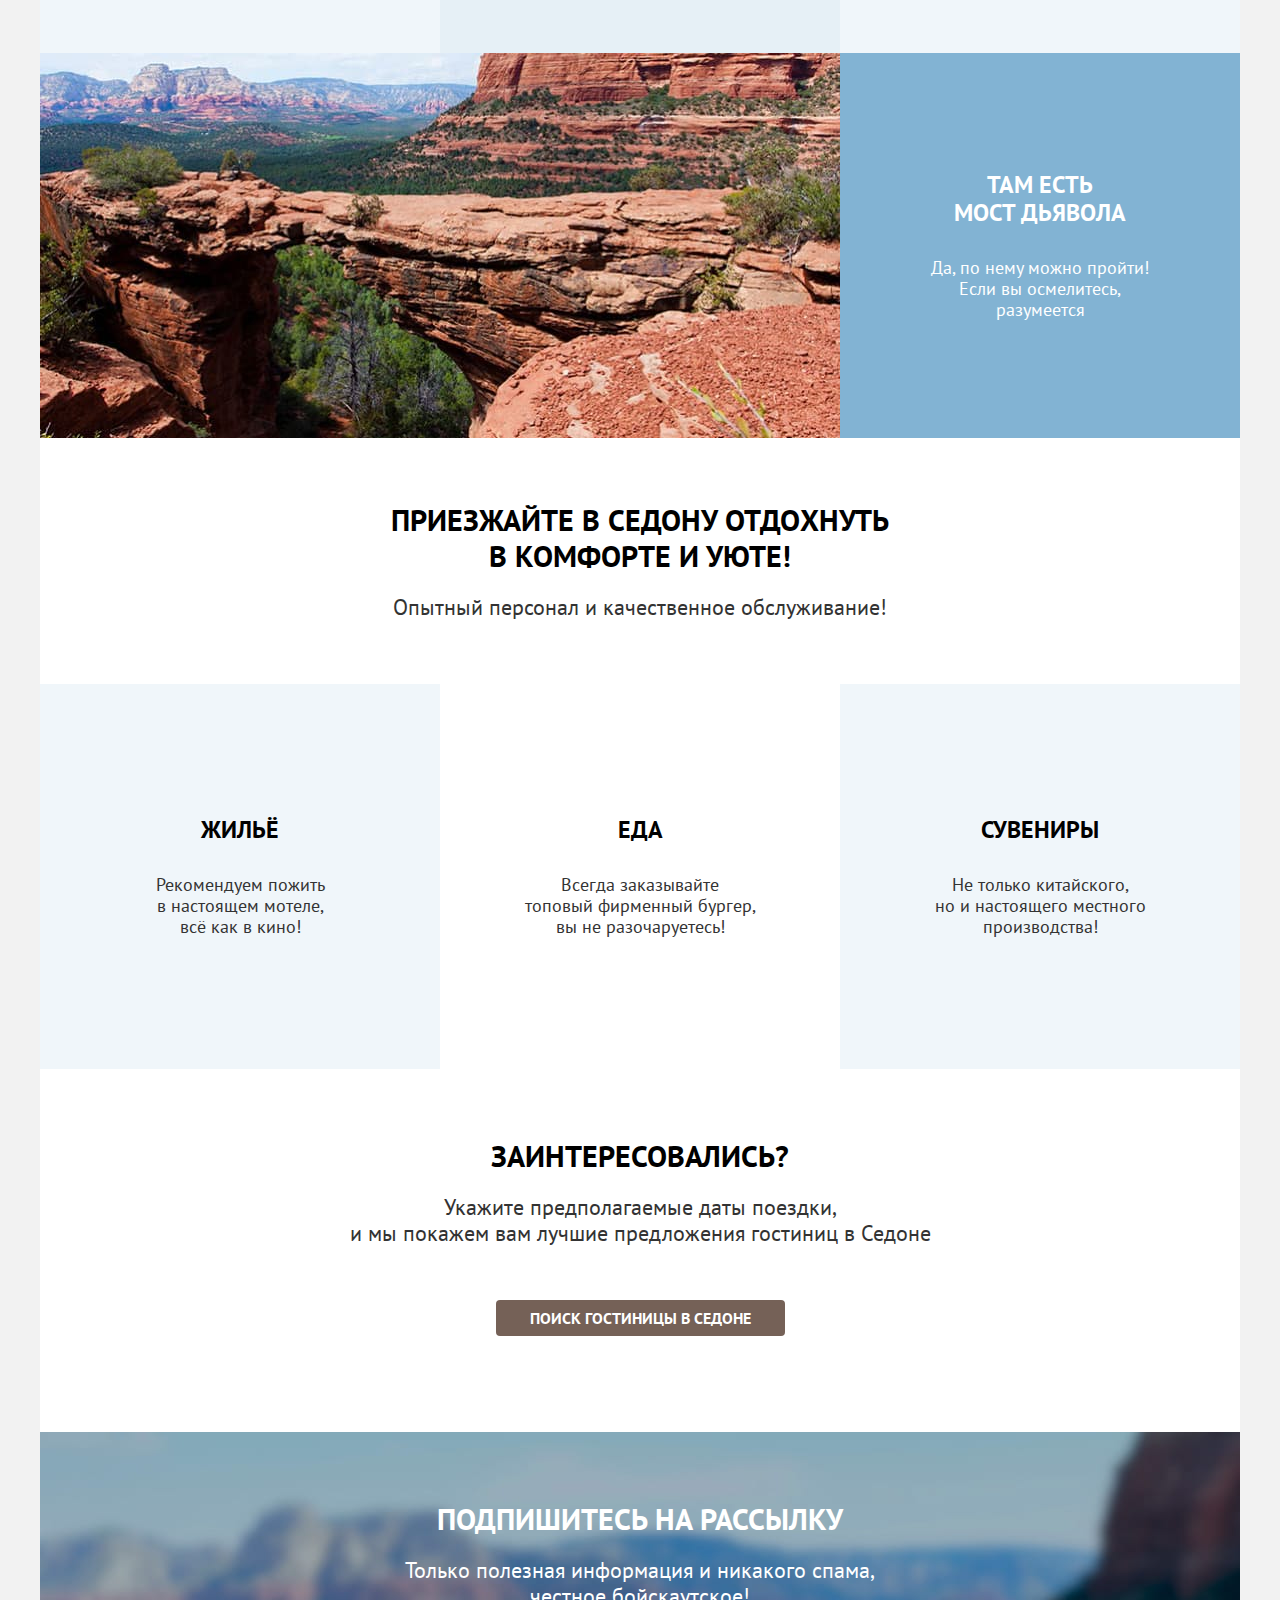
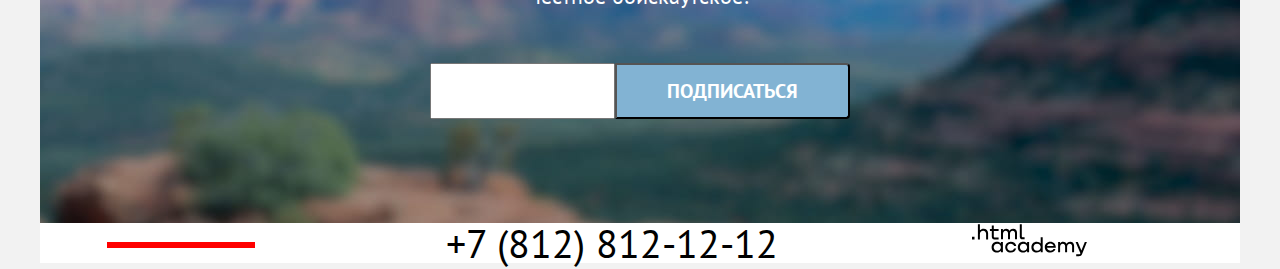
==== commit 5c42a6bf: "Добавяет микросетки" ====
--- a/index.html
+++ b/index.html
@@ -29,12 +29,12 @@
 
         <ul class="navigation_user">
           <li class="navigation_user_item">
-            <a class="navigation_user_link" href="#">
+            <a class="navigation_user_link navigation_user_link_search" href="#">
               <span class="visually_hidden">Поиск</span>
             </a>
           </li>
           <li class="navigation_user_item">
-            <a class="navigation_user_link" href="#">
+            <a class="navigation_user_link navigation_user_link_like" href="#">
               <span class="visually_hidden">Понравившиеся</span>
               <span class="navigation_user_favorite">12</span>
             </a>
@@ -136,15 +136,15 @@
           <h2 class="visually_hidden">Социальные сети</h2>
           <ul class="social_list">
             <li class="social_item">
-              <a class="social_link" href="#">
+              <a class="social_link social_link_vk" href="#">
               </a>
             </li>
             <li class="social_item">
-              <a class="social_link" href="#">
+              <a class="social_link social_link_telegram" href="#">
               </a>
             </li>
             <li class="social_item">
-              <a class="social_link" href="#">
+              <a class="social_link social_link_youtube" href="#">
               </a>
             </li>
           </ul>
--- a/styles/styles.css
+++ b/styles/styles.css
@@ -52,62 +52,81 @@
 /* Header */
 .navigation {
   width: 1200px;
-  /* min-height: 64px; */
+  min-height: 128px; /*Potom ubrat*/
   margin: 0 auto;
   display: flex;
   background-color: #FFFFFF;
 }
 
 .header_logo_link {
-  outline: 3px solid red;
   display: inline;
   width: 140px;
+  padding: 0;
+  margin: 0;
   margin-left: 70px;
   margin-right: 28px;
   text-decoration: none;
-  /* box-sizing: border-box; */
+  box-sizing: border-box;
 }
 
 .header_logo_image {
-  outline: 3px solid green;
-  display: inline;
-  /* box-sizing: border-box; */
+  display: block;
+  margin: 0;
+  padding: 0;
+  box-sizing: border-box;
 }
 
 .navigation_list {
-  outline: 3px solid firebrick;
   font-weight: 700;
   font-size: 20px;
   line-height: 24px;
+  display: flex;
+  flex-wrap: wrap;
+  width: 539px;
+  margin: 0;
+  padding: 0;
   list-style-type: none;
-  width: 339px;
-  margin: 0;
-  margin-right: auto;
-  padding: 0;
-  display: flex;
-  justify-content: space-around;
-  align-items: center;
 }
 
 .navigation_link {
   text-decoration: none;
   color: #000000;
+  padding: 20px 16px;
+  display: block;
 }
 
 .navigation_user {
-  outline: 3px solid gold;
   width: 268px;
   list-style-type: none;
   margin: 0;
   margin-right: 70px;
+  margin-left: auto;
   padding: 0;
   display: flex;
   justify-content: space-between;
   align-items: center;
 }
 
+.navigation_user .navigation_link {
+  /* min-width: 16px; */
+  /* min-height: 16px; */
+}
+
 .navigation_user_link {
   text-decoration: none;
+  display: block;
+}
+
+.navigation_user_link_search {
+  background-image: url("../images/header/search.svg");
+  width: 20px;
+  height: 20px;
+}
+
+.navigation_user_link_like {
+  background-image: url("../images/header/heart.svg");
+  width: 20px;
+  height: 20px;
 }
 
 .navigation_user_favorite {
@@ -132,24 +151,24 @@
 }
 
 .hero {
-  min-height: 485px;
+  /* min-height: 485px; */
   background-image: url("../images/index/index-background.jpg");
   background-size: 100% auto;
   background-repeat: no-repeat;
   text-align: center;
-  outline: 3px solid red;
+  /* margin-bottom: 69px; */
 }
 
 .main_index_logo {
-  outline: auto;
   display: inline-block;
   margin-top: 51px;
+  margin-bottom: 82px;
 }
 
 /* Advantages */
 
 .advantages {
-  min-height: 1437px;
+  /* min-height: 1437px; */
 }
 
 .advantages_title,
@@ -162,6 +181,23 @@
   text-transform: uppercase;
   text-align: center;
   color: #000000;
+  margin: 0;
+}
+
+.advantages_title {
+  padding-top: 69px;
+  padding-bottom: 25px;
+}
+
+.recommendations_title {
+  padding-top: 64px;
+  padding-bottom: 20px;
+}
+
+.search_title,
+.subscribe_title {
+  padding-top: 69px;
+  padding-bottom: 20px;
 }
 
 .advantages_text,
@@ -169,6 +205,23 @@
 .search_text,
 .subscribe_text {
   text-align: center;
+  margin: 0;
+}
+
+.advantages_text {
+  padding-bottom: 69px;
+}
+
+.recommendations_text {
+  padding-bottom: 64px;
+}
+
+.search_text {
+  padding-bottom: 54px;
+}
+
+.subscribe_text {
+  padding-bottom: 54px;
 }
 
 .advantages_list {
@@ -202,6 +255,13 @@
   line-height: 28px;
   text-transform: uppercase;
   color: #000000;
+  margin: 0;
+  margin-bottom: 30px;
+}
+
+.advantages_desc,
+.recommendations_desc {
+  margin: 0;
 }
 
 .blue_square .advantages_subtitle,
@@ -223,7 +283,7 @@
 
 /* Recommendations */
 .recommendations {
-  min-height: 631px;
+  /* min-height: 631px; */
 }
 
 .advantages,
@@ -261,7 +321,7 @@
 
 
 .search {
-  min-height: 406px;
+  /* min-height: 406px; */
   text-align: center;
 }
 
@@ -277,7 +337,7 @@
 }
 
 .subscribe {
-  min-height: 415px;
+  /* min-height: 415px; */
   background-image: url("../images/index/subscribe.jpg");
   background-size: 100% auto;
   background-repeat: no-repeat;
@@ -295,7 +355,7 @@
 
 .main_footer_container {
   width: 1200px;
-  min-height: 120px;
+  /* min-height: 120px; */
   display: flex;
   margin: 0 auto;
   background-color: #FFFFFF;
@@ -308,6 +368,45 @@
 
 .social_list {
   list-style-type: none;
+  outline: 3px solid red;
+  /* margin: 0;
+  margin-top: 45px;
+  padding: 0;
+  width: 142px;
+  display: flex;
+  flex-wrap: wrap;
+  align-items: center; */
+}
+
+.social_item {
+  /* outline:auto;
+  width: 48px;
+  height: 40px;
+  padding: auto; */
+}
+
+.social_link {
+  text-decoration: none;
+  color: #000000;
+  /* display: inline-block; */
+}
+
+.social_link_vk {
+  /* background-image: url("../images/footer/vk.svg");
+  width: 25px;
+  height: 15px; */
+}
+
+.social_link_telegram {
+  /* background-image: url("../images/footer/telegram.svg");
+  width: 18px;
+  height: 17px; */
+}
+
+.social_link_youtube {
+  /* background-image: url("../images/footer/youtube.svg");
+  width: 23px;
+  height: 18px; */
 }
 
 .contacts {
@@ -330,6 +429,11 @@
   display: flex;
   justify-content: center;
   align-items: center;
+}
+
+.footer_logo_link {
+  text-decoration: none;
+  color: #000000;
 }
 
 /* Other */
@@ -348,6 +452,7 @@
   padding: 8px 34px;
   border-radius: 4px;
   display: block;
+  margin-bottom: 96px;
 
 }
 
@@ -368,7 +473,10 @@
   display: flex;
 }
 
-
+.subscribe_input,
+.subscribe_button {
+  margin-bottom: 104px;
+}
 
 
 
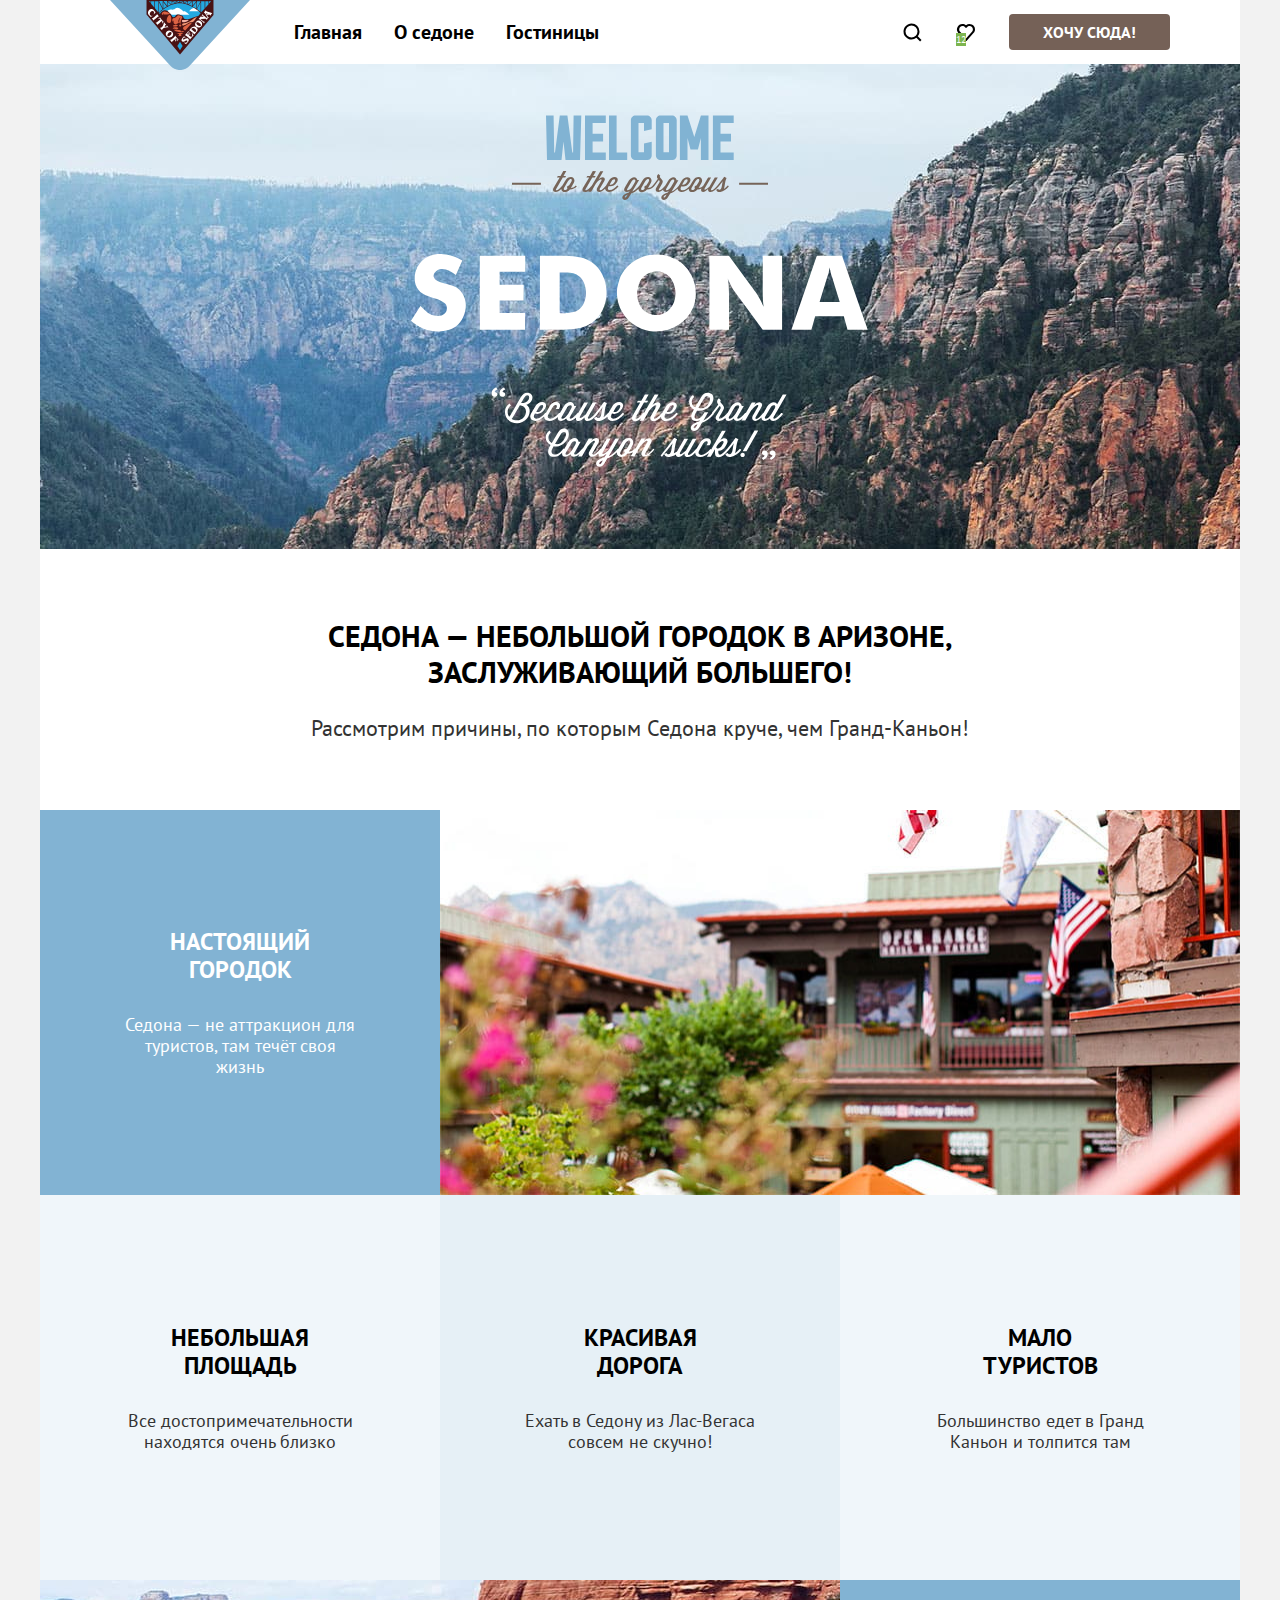
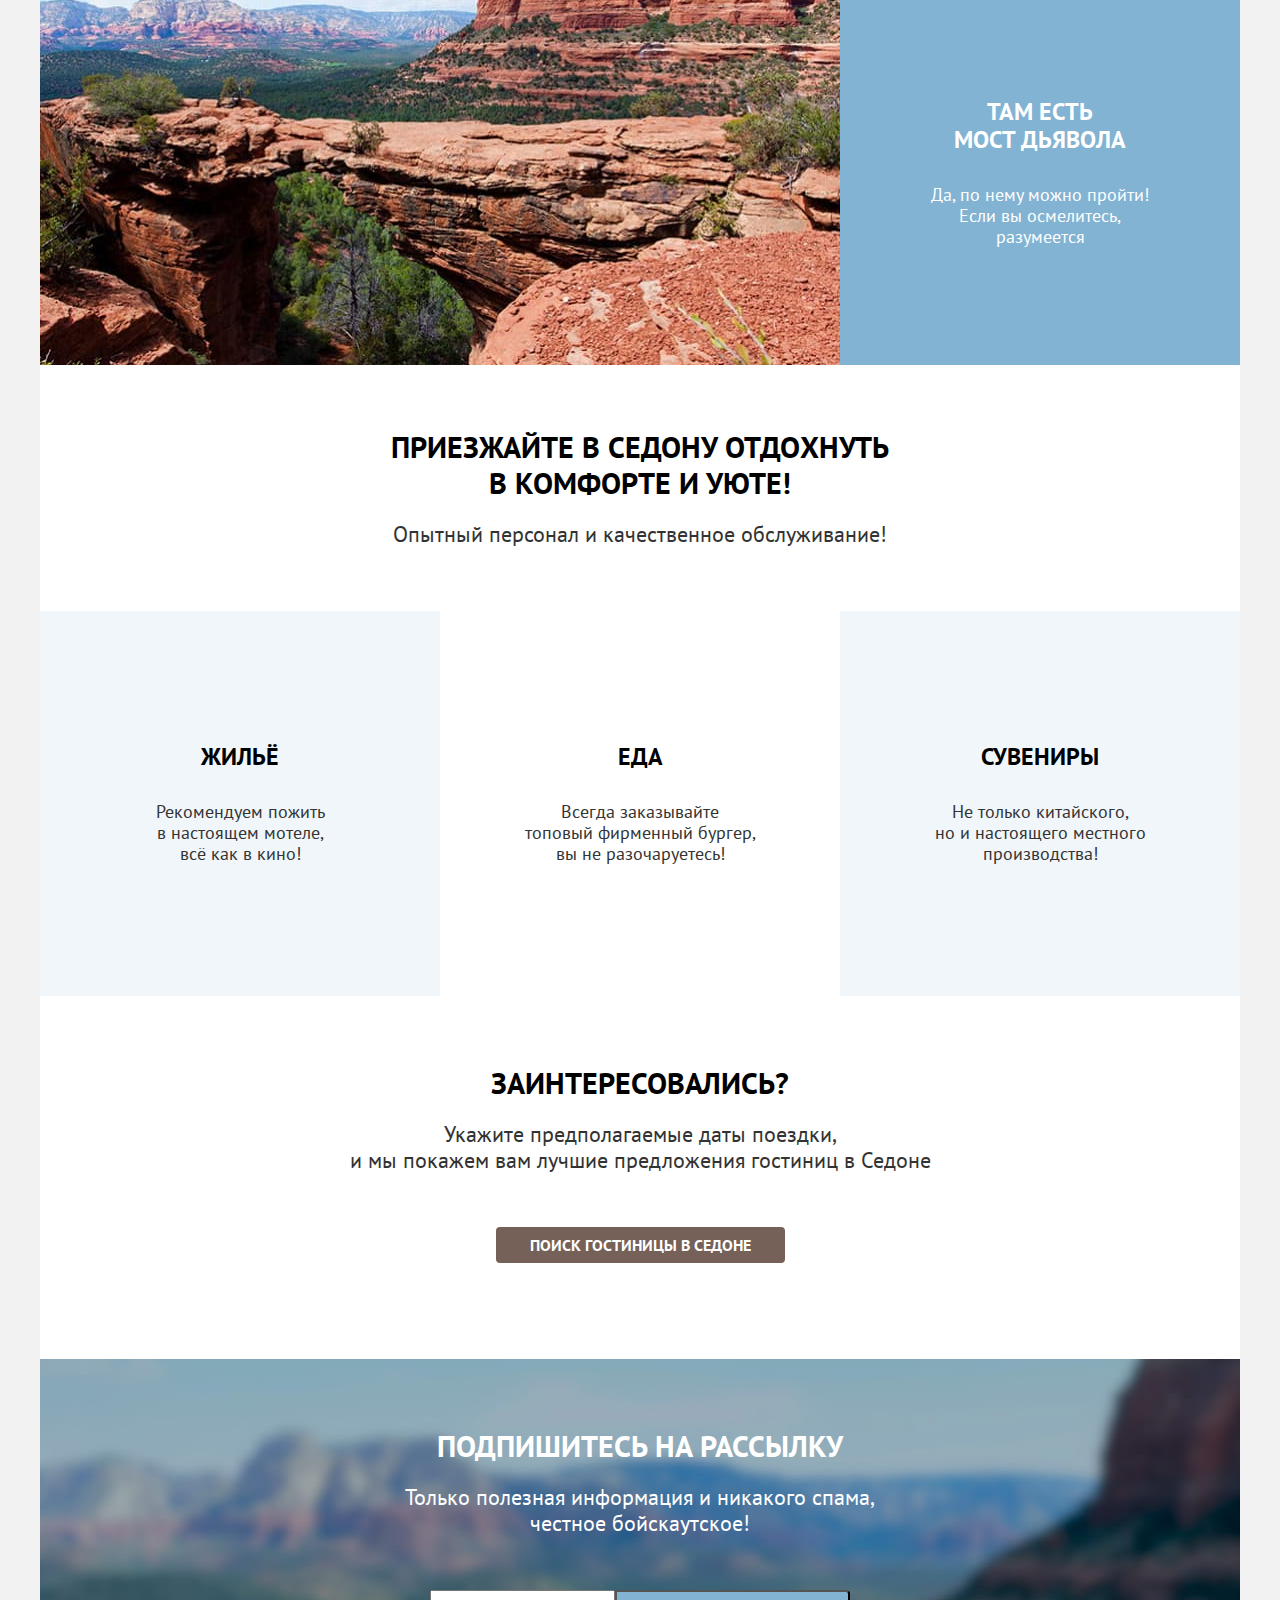
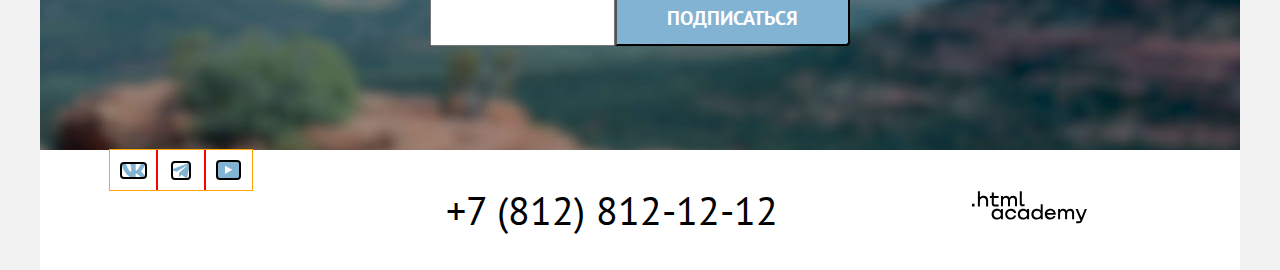
==== commit d9697699: "Merge pull request #10 from Mishok1/master" ====
--- a/index.html
+++ b/index.html
@@ -48,7 +48,7 @@
       </nav>
     </header>
 
-    <main class="main_container main_index" data-test="main">
+    <main class="main_container" data-test="main">
       <div class="page_container">
         <h1 class="visually_hidden">Седона</h1>
         <section class="hero" data-test="hero">
@@ -131,7 +131,7 @@
     </main>
 
     <footer class="main_footer" data-test="footer">
-      <div class="main_footer_container">
+      <div class="page_footer_container">
         <section class="footer_social">
           <h2 class="visually_hidden">Социальные сети</h2>
           <ul class="social_list">
--- a/styles/styles.css
+++ b/styles/styles.css
@@ -48,18 +48,18 @@
   background-color: #FFFFFF;
 }
 
-
 /* Header */
+
+
 .navigation {
   width: 1200px;
-  min-height: 128px; /*Potom ubrat*/
   margin: 0 auto;
   display: flex;
   background-color: #FFFFFF;
 }
 
 .header_logo_link {
-  display: inline;
+  display: block;
   width: 140px;
   padding: 0;
   margin: 0;
@@ -67,13 +67,14 @@
   margin-right: 28px;
   text-decoration: none;
   box-sizing: border-box;
+  margin-bottom: -6px;
+  z-index: 2;
 }
 
 .header_logo_image {
   display: block;
   margin: 0;
   padding: 0;
-  box-sizing: border-box;
 }
 
 .navigation_list {
@@ -82,6 +83,7 @@
   line-height: 24px;
   display: flex;
   flex-wrap: wrap;
+  align-items: center;
   width: 539px;
   margin: 0;
   padding: 0;
@@ -105,11 +107,6 @@
   display: flex;
   justify-content: space-between;
   align-items: center;
-}
-
-.navigation_user .navigation_link {
-  /* min-width: 16px; */
-  /* min-height: 16px; */
 }
 
 .navigation_user_link {
@@ -151,24 +148,23 @@
 }
 
 .hero {
-  /* min-height: 485px; */
   background-image: url("../images/index/index-background.jpg");
   background-size: 100% auto;
   background-repeat: no-repeat;
-  text-align: center;
-  /* margin-bottom: 69px; */
+  padding-top: 51px;
+  padding-bottom: 82px;
 }
 
 .main_index_logo {
-  display: inline-block;
-  margin-top: 51px;
-  margin-bottom: 82px;
+  display: block;
+  margin: 0 auto;
 }
 
 /* Advantages */
 
+
 .advantages {
-  /* min-height: 1437px; */
+  padding-top: 69px;
 }
 
 .advantages_title,
@@ -185,19 +181,13 @@
 }
 
 .advantages_title {
-  padding-top: 69px;
-  padding-bottom: 25px;
-}
-
-.recommendations_title {
-  padding-top: 64px;
-  padding-bottom: 20px;
-}
-
+  margin-bottom: 25px;
+}
+
+.recommendations_title,
 .search_title,
 .subscribe_title {
-  padding-top: 69px;
-  padding-bottom: 20px;
+  margin-bottom: 20px;
 }
 
 .advantages_text,
@@ -208,20 +198,12 @@
   margin: 0;
 }
 
-.advantages_text {
-  padding-bottom: 69px;
-}
-
-.recommendations_text {
-  padding-bottom: 64px;
-}
-
 .search_text {
-  padding-bottom: 54px;
+  margin-bottom: 54px;
 }
 
 .subscribe_text {
-  padding-bottom: 54px;
+  margin-bottom: 54px;
 }
 
 .advantages_list {
@@ -231,6 +213,7 @@
   text-align: center;
   margin: 0;
   padding: 0;
+  padding-top: 69px;
   display: flex;
   flex-wrap: wrap;
 }
@@ -282,8 +265,10 @@
 }
 
 /* Recommendations */
+
+
 .recommendations {
-  /* min-height: 631px; */
+  padding-top: 64px;
 }
 
 .advantages,
@@ -294,7 +279,6 @@
   flex-direction: column;
   justify-content: center;
   align-items: center;
-
 }
 
 .recommendations_list {
@@ -304,6 +288,7 @@
   text-align: center;
   margin: 0;
   padding: 0;
+  padding-top: 64px;
   display: flex;
   flex-wrap: wrap;
 }
@@ -321,8 +306,9 @@
 
 
 .search {
-  /* min-height: 406px; */
-  text-align: center;
+  text-align: center;
+  padding-top: 69px;
+  padding-bottom: 96px;
 }
 
 .search_link {
@@ -331,18 +317,20 @@
 
 /* Subscribe */
 
-.subscribe .subscribe_text,
-.subscribe .subscribe_title {
+
+/* .subscribe .subscribe_text  Sachem ne ponimay */
+.subscribe_text,
+.subscribe_title {
   color: #FFFFFF;
 }
 
 .subscribe {
-  /* min-height: 415px; */
   background-image: url("../images/index/subscribe.jpg");
   background-size: 100% auto;
   background-repeat: no-repeat;
   text-align: center;
-
+  padding-top: 69px;
+  padding-bottom: 104px;
 }
 
 .subscribe_text {
@@ -353,9 +341,10 @@
 
 /* Footer */
 
-.main_footer_container {
+
+.page_footer_container {
   width: 1200px;
-  /* min-height: 120px; */
+  min-height: 120px;
   display: flex;
   margin: 0 auto;
   background-color: #FFFFFF;
@@ -367,46 +356,51 @@
 }
 
 .social_list {
-  list-style-type: none;
-  outline: 3px solid red;
-  /* margin: 0;
-  margin-top: 45px;
+  outline: 1px solid orange;
+  list-style-type: none;
+  margin: 0;
   padding: 0;
   width: 142px;
-  display: flex;
-  flex-wrap: wrap;
-  align-items: center; */
+  height: 40px;
+  display: flex;
 }
 
 .social_item {
-  /* outline:auto;
+  outline: 1px solid red;
   width: 48px;
   height: 40px;
-  padding: auto; */
+  padding: auto;
+  display: flex;
+  flex-wrap: wrap;
+  justify-content: center;
+  align-items: center;
 }
 
 .social_link {
-  text-decoration: none;
-  color: #000000;
-  /* display: inline-block; */
+  outline: 1px solid purple;
+  text-decoration: none;
+  color: #000000;
 }
 
 .social_link_vk {
-  /* background-image: url("../images/footer/vk.svg");
+  outline: auto;
+  background-image: url("../images/footer/vk.svg");
   width: 25px;
-  height: 15px; */
+  height: 15px;
 }
 
 .social_link_telegram {
-  /* background-image: url("../images/footer/telegram.svg");
+  outline: auto;
+  background-image: url("../images/footer/telegram.svg");
   width: 18px;
-  height: 17px; */
+  height: 17px;
 }
 
 .social_link_youtube {
-  /* background-image: url("../images/footer/youtube.svg");
+  outline: auto;
+  background-image: url("../images/footer/youtube.svg");
   width: 23px;
-  height: 18px; */
+  height: 18px;
 }
 
 .contacts {
@@ -452,17 +446,15 @@
   padding: 8px 34px;
   border-radius: 4px;
   display: block;
-  margin-bottom: 96px;
-
 }
 
 .subscribe_button {
+  font-family: 'PT Sans';
+  font-weight: 700;
+  font-size: 20px;
+  line-height: 36px;
   background-color: #82B3D3;
   color: #ffffff;
-  font-family: 'PT Sans';
-  font-weight: 700;
-  font-size: 20px;
-  line-height: 36px;
   text-transform: uppercase;
   padding: 8px 50px;
   border-radius: 0 4px 4px 0;
@@ -473,54 +465,274 @@
   display: flex;
 }
 
-.subscribe_input,
-.subscribe_button {
-  margin-bottom: 104px;
-}
-
-
-
-
-
-
-
-
 
 
 /* Catalog */
 
-.inner_container {
-  background-image: url("../images/catalog/filter.jpg");
-  background-repeat: no-repeat;
-  background-size: 100% 100%;
-}
-
-.inner_container {
+
+.inner_header_container {
   font-size: 18px;
   line-height: 23px;
+  background-color: #000000;
   color: #FFFFFF;
+  background-image: url("../images/catalog/filter.jpg");
+  background-size: 100% auto;
+  background-repeat: no-repeat;
+  padding: 35px 70px 70px;
 }
 
 .inner_header_title {
   font-weight: 700;
   font-size: 60px;
   line-height: 78px;
-}
-
-.breadcrumbs,
-.catalog_filter_list {
-  list-style: none;
-}
-
-.breadcrumbs_link {
+  margin: 0;
+  margin-bottom: 8px;
+}
+
+/* Breadcrumbs */
+
+
+.breadcrumbs_list {
+  list-style-type: none;
   font-size: 16px;
   line-height: 21px;
-  text-decoration: none;
+  margin: 0;
+  margin-bottom: 40px;
+  padding: 0;
+}
+
+.breadcrumbs_link {
   color: #FFFFFF;
+  text-decoration: none;
+}
+
+/* Buttons */
+
+
+.button {
+  font-family: 'PT Sans';
+  font-weight: 700;
+  font-size: 16px;
+  line-height: 20px;
+  text-transform: uppercase;
+  color: #FFFFFF;
+  padding: 8px 50px;
+  border-radius: 4px;
+  background-color: #82B3D3;
+  border: none;
+}
+
+.reset_button {
+  background-color: transparent;
+}
+
+/* Filter */
+
+
+.catalog_filter {
+  display: flex;
+}
+
+
+.catalog_filter_group {
+  margin: 0;
+  padding: 0;
+  border: none;
 }
 
 .catalog_filter_title {
   font-weight: 700;
   font-size: 20px;
   line-height: 24px;
-}
+  margin-bottom: 32px;
+  text-transform: capitalize;
+  padding: 0;
+}
+
+.catalog_filter_list {
+  list-style-type: none;
+  padding: 0;
+  margin: 0;
+}
+
+.catalog_filter_item {
+  margin-bottom: 16px;
+}
+
+.catalog_filter_item:last-child {
+  margin: 0;
+}
+
+
+/* Results Sorting */
+
+
+.results {
+  font-size: 18px;
+  line-height: 21px;
+  padding: 50px 70px 60px;
+}
+
+.results_title {
+  font-weight: 700;
+  font-size: 30px;
+  line-height: 36px;
+  text-transform: uppercase;
+  color: #000000;
+  margin: 0;
+}
+
+.results_sorting {
+  font-family: 'PT Sans';
+  font-size: 18px;
+  line-height: 21px;
+  padding: 14px 131px 14px 20px;
+  border: 2px solid #E5E5E5;
+  border-radius: 4px;
+  color: #333333;
+  outline: none;
+}
+
+.results_view_list {
+  list-style-type: none;
+  margin: 0;
+  padding: 0;
+}
+
+/* .results_view_link {
+  background-image: url(../images/catalog/mode-1.svg);
+  background-size: 16px 14px;
+  background-repeat: no-repeat;
+  text-decoration: none;
+  display: block;
+  width: 16px;
+  height: 14px;
+  padding: 17px 16px;
+} */
+
+
+/* Results Hotel List */
+
+.results_hotel_list {
+  display: grid;
+  grid-template-columns: repeat(3, 340px) ;
+  gap: 20px;
+  list-style-type: none;
+  margin: 0;
+  margin-bottom: 80px;
+  padding: 0;
+  /* align-items: start; */
+}
+
+.results_hotel_item {
+  border: 1px solid #E6E6E6;
+  border-radius: 4px;
+  padding: 20px;
+  display: grid;
+  grid-template-columns: 140px 140px;
+  grid-template-rows: 212px 1fr min-content min-content min-content;
+  column-gap: 16px;
+  row-gap: 20px;
+  align-items: center;
+}
+
+.results_hotel_title {
+  font-weight: 700;
+  font-size: 24px;
+  line-height: 28px;
+  color: #000000;
+  margin: 0;
+  grid-column: 1/-1;
+  grid-row: 2/3;
+  align-self: start;
+}
+
+.results_hotel_image {
+  display: block;  /*Nujen li tut display: block?*/
+  order: -1;
+  grid-column: 1/-1;
+  grid-row: 1/2;
+}
+
+.results_hotel_text {
+  margin: 0;
+  display: inline-block;
+}
+
+.results_hotel_text_right {
+  justify-self: end;
+}
+
+.results_hotel_link {
+  font-weight: 700;
+  font-size: 16px;
+  line-height: 20px;
+  text-align: center;
+  text-transform: uppercase;
+  text-decoration: none;
+  background-color: #756157;
+  color: #ffffff;
+  display: inline-block;
+  margin: 0 auto;
+  padding: 8px 10px;
+  width: 100%;
+  border-radius: 4px;
+  box-sizing: border-box;
+}
+
+.blue_button {
+  background-color: #82B3D3;
+}
+
+.results_hotel_stars {
+  display: inline-block;
+}
+
+.results_hotel_stars_image {
+  display: inline-block;
+}
+
+.results_hotel_rating {
+  font-size: 16px;
+  line-height: 20px;
+  text-transform: uppercase;
+  margin: 0 auto;
+  padding: 8px 10px;
+  width: 100%;
+  box-sizing: border-box;
+  background-color: #F2F2F2;
+  border-radius: 4px;
+  display: inline-block;
+  text-align: center;
+}
+
+/* Pagination */
+
+
+.pagination {
+  margin: 0;
+  padding: 0;
+  list-style-type: none;
+  display: flex;
+}
+
+.pagination_link {
+  text-decoration: none;
+  background-color: #82B3D3;
+  color: #FFFFFF;
+  display: block;
+  width: 60px;
+  height: 60px;
+}
+
+.subscribe_inner {
+  background-image: none;
+}
+
+.subscribe_inner_title {
+  color: #000000;
+}
+
+.subscribe_inner_text {
+  color: #333333;
+}
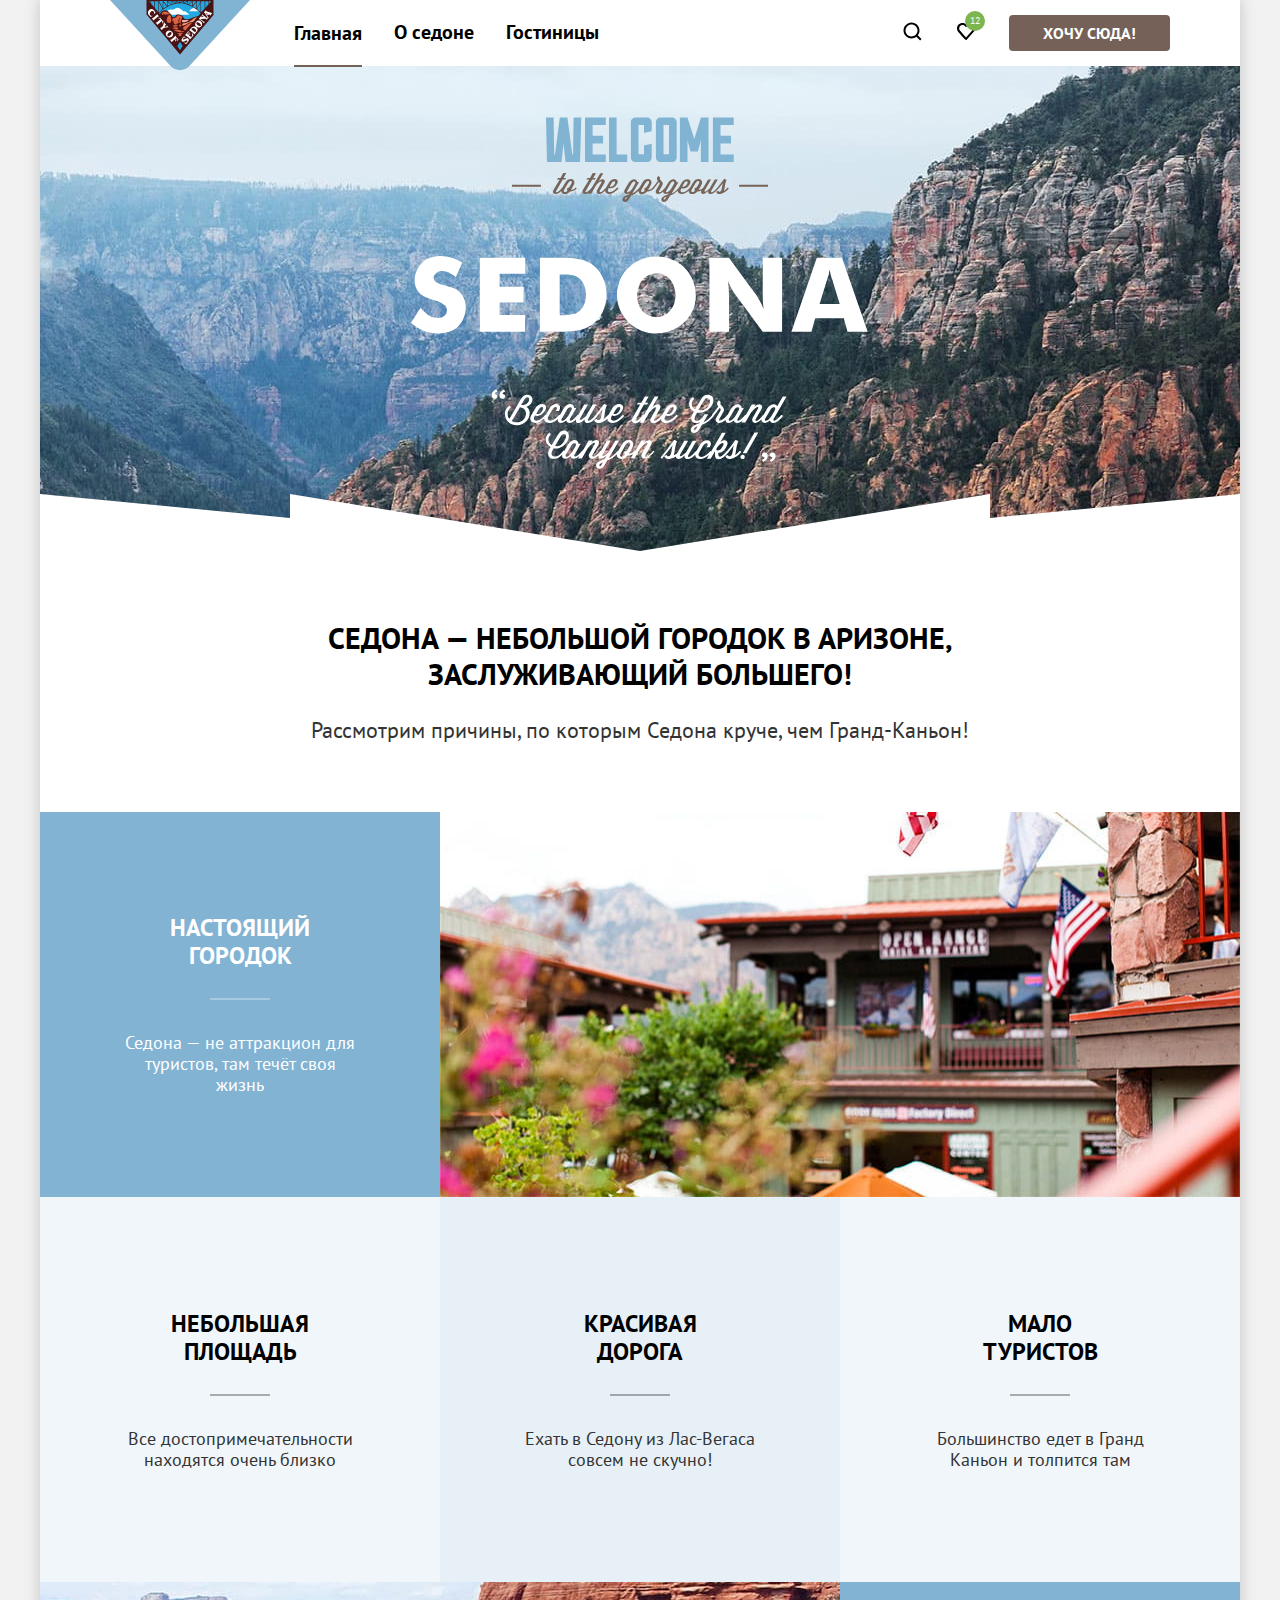
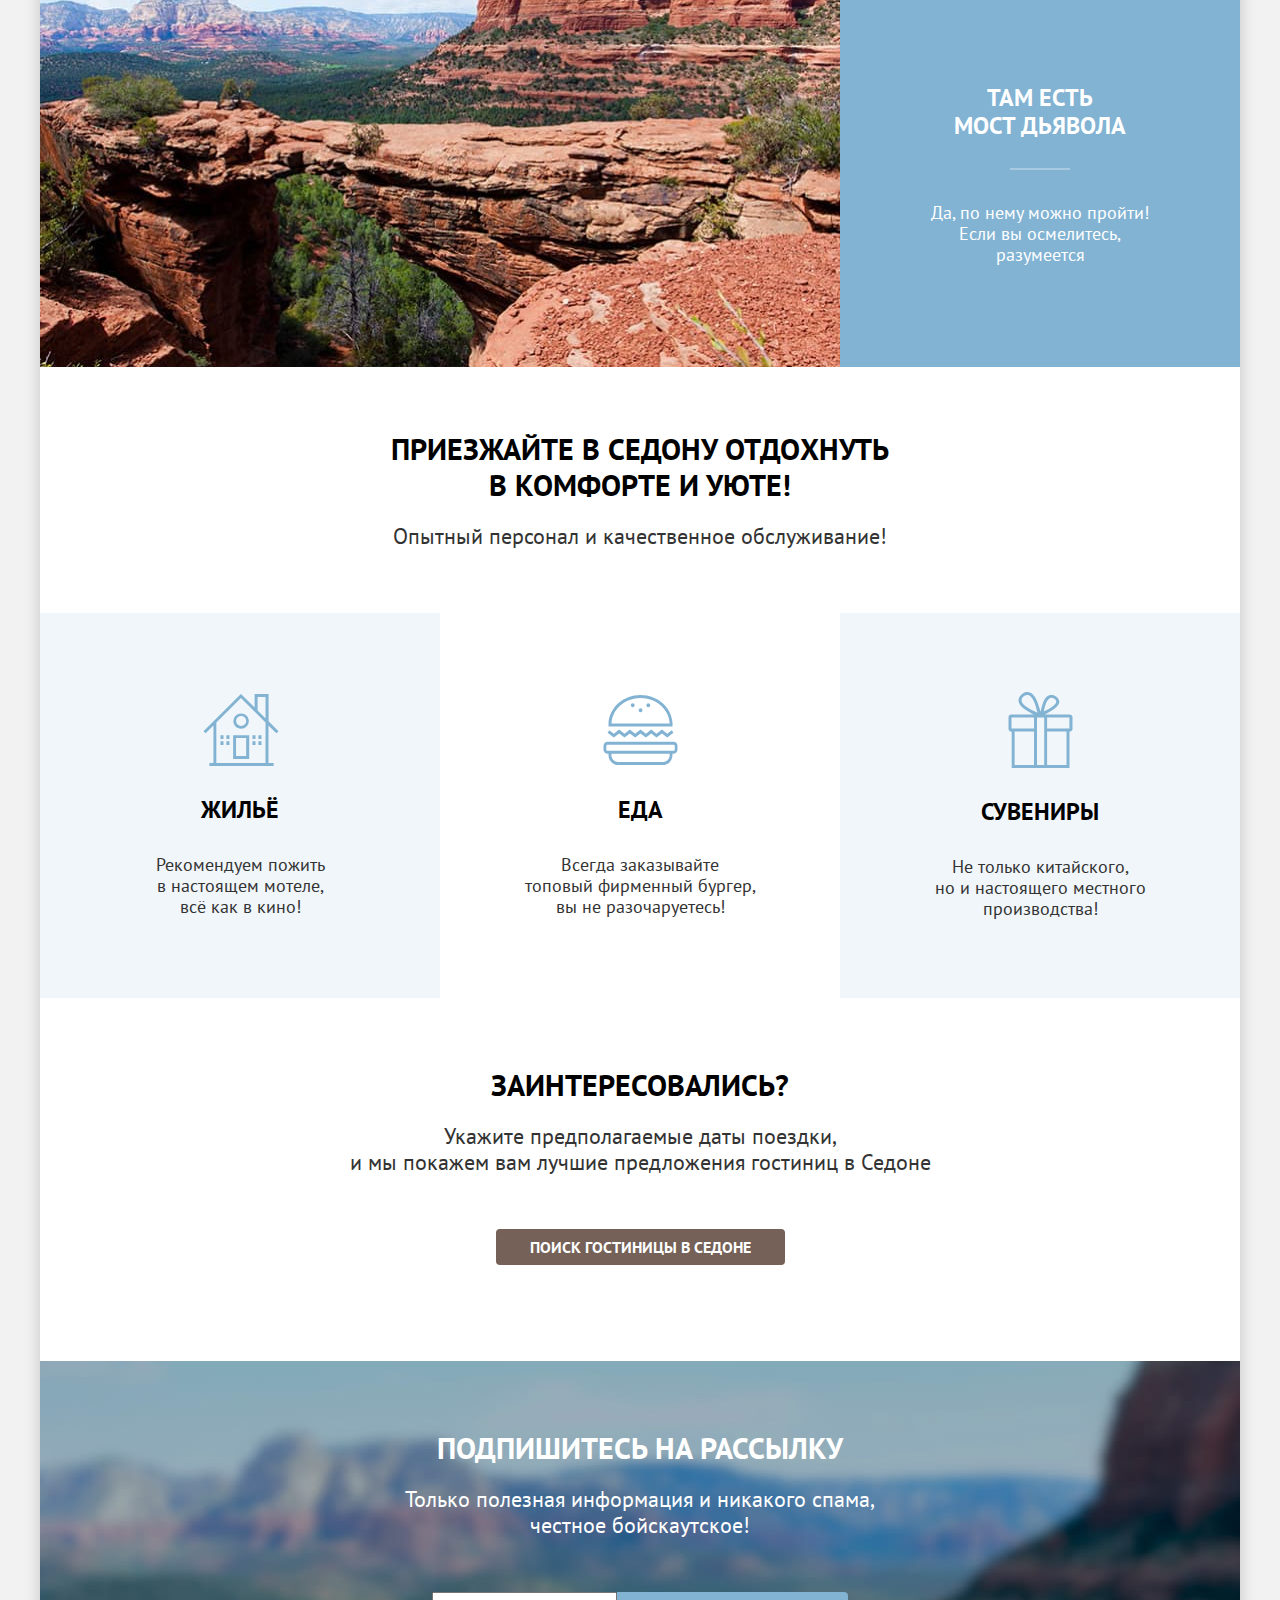
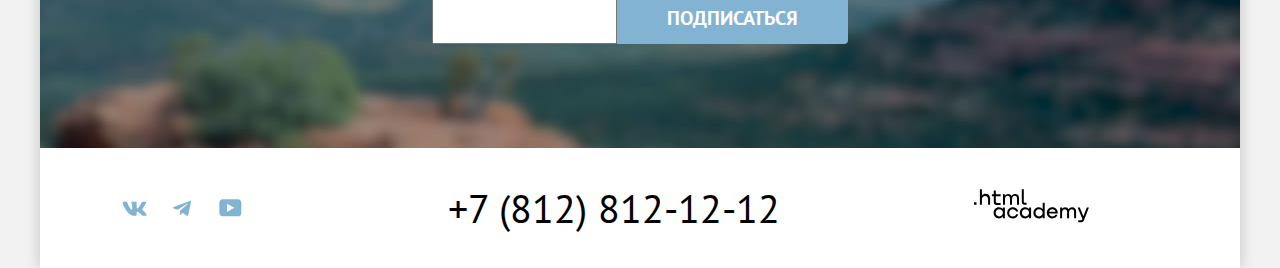
==== commit 26dcb266: "Merge pull request #11 from Mishok1/master" ====
--- a/index.html
+++ b/index.html
@@ -10,161 +10,196 @@
   </head>
 
   <body>
-    <header class="main_header" data-test="header">
-      <nav class="navigation">
-        <a class="header_logo_link" href="index.html">
-          <img class="header_logo_image" src="images/header/logo.svg" width="140" height="70" alt="Логотип.">
-        </a>
-        <ul class="navigation_list">
-          <li class="navigation_item">
-            <a class="navigation_link" href="index.html">Главная</a>
-          </li>
-          <li class="navigation_item">
-            <a class="navigation_link" href="#">О седоне</a>
-          </li>
-          <li class="navigation_item">
-            <a class="navigation_link" href="catalog.html">Гостиницы</a>
-          </li>
-        </ul>
-
-        <ul class="navigation_user">
-          <li class="navigation_user_item">
-            <a class="navigation_user_link navigation_user_link_search" href="#">
-              <span class="visually_hidden">Поиск</span>
+    <div class="container">
+      <header class="main_header" data-test="header">
+        <nav class="navigation">
+          <a class="header_logo_link" href="index.html">
+            <img class="header_logo_image" src="images/header/logo.svg" width="140" height="70" alt="Логотип.">
+          </a>
+          <ul class="navigation_list">
+            <li class="navigation_item">
+              <a class="navigation_link navigation_link_current" href="index.html">Главная</a>
+            </li>
+            <li class="navigation_item">
+              <a class="navigation_link" href="#">О седоне</a>
+            </li>
+            <li class="navigation_item">
+              <a class="navigation_link" href="catalog.html">Гостиницы</a>
+            </li>
+          </ul>
+
+          <ul class="navigation_user">
+            <li class="navigation_user_item">
+              <a class="navigation_user_link navigation_user_link_search" href="#">
+                <svg class="navigation_icon" aria-hidden="true" focusable="false" xmlns="http://www.w3.org/2000/svg"
+                  width="20" height="20" fill="none" viewBox="0 0 20 20">
+                  <path fill="#000"
+                    d="m19.5 18.008-3.7-3.68c1-1.292 1.7-2.983 1.7-4.872 0-4.376-3.6-7.956-8-7.956s-8 3.68-8 8.055c0 4.376 3.6 7.956 8 7.956 1.8 0 3.5-.597 4.9-1.69l3.7 3.679 1.4-1.492Zm-10-2.486c-3.3 0-6-2.685-6-5.967 0-3.282 2.7-5.967 6-5.967s6 2.685 6 5.967c0 3.282-2.7 5.967-6 5.967Z" />
+                </svg>
+                <span class="visually_hidden">Поиск</span>
+              </a>
+            </li>
+            <li class="navigation_user_item">
+              <a class="navigation_user_link navigation_user_link_saved" href="#">
+                <svg class="navigation_icon" aria-hidden="true" focusable="false" xmlns="http://www.w3.org/2000/svg"
+                  width="20" height="20" fill="none" viewBox="0 0 20 20">
+                  <path fill="#000"
+                    d="M9.9 19c-.3 0-.6-.1-.8-.4-5.4-6.1-6.7-7.5-7-7.9C1.4 9.8 1 8.6 1 7.4 1 4.4 3.4 2 6.5 2 7.8 2 9 2.5 10 3.3c1-.8 2.3-1.3 3.5-1.3 3 0 5.5 2.4 5.5 5.4 0 1.3-.5 2.5-1.3 3.4l-7 7.9c-.2.2-.4.3-.8.3Zm-6-9.5c.3.4 3.5 4 6.1 6.9l6.2-7c.5-.5.7-1.2.7-2 0-1.8-1.5-3.3-3.3-3.3-1 0-2 .5-2.7 1.3-.3.3-.6.4-.9.4-.3 0-.6-.2-.8-.4-.7-.8-1.7-1.3-2.7-1.3-1.8 0-3.3 1.5-3.3 3.3-.1.9.3 1.6.7 2.1-.1 0-.1 0 0 0Z" />
+                </svg>
+                <span class="visually_hidden">Понравившиеся</span>
+                <span class="navigation_user_favorite">12</span>
+              </a>
+            </li>
+            <li class="navigation_user_item">
+              <a class="navigation_user_link" href="#">
+                <span class="navigation_button">Хочу сюда!</span>
+              </a>
+            </li>
+          </ul>
+        </nav>
+      </header>
+
+      <main class="main_container" data-test="main">
+        <div class="page_container">
+          <h1 class="visually_hidden">Седона</h1>
+          <section class="hero" data-test="hero">
+            <h2 class="visually_hidden">О Седоне</h2>
+            <img class="main_index_logo" src="images/index/welcome.svg" width="458" height="352"
+              alt="Welcome to the Gorgeous. SEDONA - Because the Grand Canyon sucks.">
+          </section>
+          <section class="advantages" data-test="advantages">
+            <h2 class="visually_hidden">Преимущества</h2>
+            <p class="advantages_title">Седона — небольшой городок в Аризоне,<br> заслуживающий большего!</p>
+            <p class="advantages_text">Рассмотрим причины, по которым Седона круче, чем Гранд-Каньон!</p>
+            <ul class="advantages_list">
+              <li class="advantages_item blue_square">
+                <h3 class="advantages_subtitle">Настоящий<br> городок</h3>
+                <p class="advantages_desc">Седона — не аттракцион для<br> туристов, там течёт своя<br> жизнь</p>
+              </li>
+              <li class="advantages_item advantages_item_image">
+                <img class="advantages_image" src="images/index/photo-1.jpg" width="800" height="385" alt="Город.">
+              </li>
+              <li class="advantages_item light_gray_square">
+                <h3 class="advantages_subtitle">Небольшая<br> площадь</h3>
+                <p class="advantages_desc">Все достопримечательности<br> находятся очень близко</p>
+              </li>
+              <li class="advantages_item dark_gray_square">
+                <h3 class="advantages_subtitle">Красивая<br> дорога</h3>
+                <p class="advantages_desc">Ехать в Седону из Лас-Вегаса<br> совсем не скучно!</p>
+              </li>
+              <li class="advantages_item light_gray_square">
+                <h3 class="advantages_subtitle">Мало<br> туристов</h3>
+                <p class="advantages_desc">Большинство едет в Гранд<br> Каньон и толпится там</p>
+              </li>
+              <li class="advantages_item advantages_item_image">
+                <img class="advantages_image" src="images/index/photo-2.jpg" width="800" height="385" alt="Каньон.">
+              </li>
+              <li class="advantages_item blue_square">
+                <h3 class="advantages_subtitle">Там есть<br> мост дьявола</h3>
+                <p class="advantages_desc">Да, по нему можно пройти!<br> Если вы осмелитесь,<br> разумеется</p>
+              </li>
+            </ul>
+          </section>
+
+          <section class="recommendations">
+            <h2 class="recommendations_title">Приезжайте в Седону отдохнуть<br> в комфорте и уюте!</h2>
+            <p class="recommendations_text">Опытный персонал и качественное обслуживание!</p>
+            <ul class="recommendations_list">
+              <li class="recommendations_item light_gray_square">
+                <h3 class="recommendations_subtitle">Жильё</h3>
+                <p class="recommendations_desc">Рекомендуем пожить<br> в настоящем мотеле,<br> всё как в кино!</p>
+              </li>
+              <li class="recommendations_item white_square">
+                <h3 class="recommendations_subtitle">Еда</h3>
+                <p class="recommendations_desc">Всегда заказывайте<br> топовый фирменный бургер,<br> вы не
+                  разочаруетесь!
+                </p>
+              </li>
+              <li class="recommendations_item light_gray_square">
+                <h3 class="recommendations_subtitle">Сувениры</h3>
+                <p class="recommendations_desc">Не только китайского,<br> но и настоящего местного<br> производства!</p>
+              </li>
+            </ul>
+          </section>
+
+          <section class="search" data-test="search">
+            <h2 class="search_title">Заинтересовались?</h2>
+            <p class="search_text">Укажите предполагаемые даты поездки,<br> и мы покажем вам лучшие предложения гостиниц
+              в
+              Седоне</p>
+            <a class="search_link" href="catalog.html">
+              <span class="search_button">Поиск Гостиницы в седоне</span>
             </a>
-          </li>
-          <li class="navigation_user_item">
-            <a class="navigation_user_link navigation_user_link_like" href="#">
-              <span class="visually_hidden">Понравившиеся</span>
-              <span class="navigation_user_favorite">12</span>
+          </section>
+
+          <section class="subscribe" data-test="subscribe">
+            <h2 class="subscribe_title">Подпишитесь на рассылку</h2>
+            <p class="subscribe_text">Только полезная информация и никакого спама,<br> честное бойскаутское!</p>
+            <form class="subscribe_form" action="https://echo.htmlacademy.ru/" method="post">
+              <input class="subscribe_input" type="email" name="email">
+              <button class="subscribe_button" type="submit">Подписаться</button>
+            </form>
+          </section>
+        </div>
+      </main>
+
+      <footer class="main_footer" data-test="footer">
+        <div class="page_footer_container">
+          <section class="footer_social">
+            <h2 class="visually_hidden">Социальные сети</h2>
+            <ul class="social_list">
+              <li class="social_item">
+                <a class="social_link social_link_vk" href="#">
+                  <svg class="social_icon" aria-hidden="true" focusable="false" xmlns="http://www.w3.org/2000/svg"
+                    width="25" height="15" fill="none" viewBox="0 0 25 15">
+                    <path fill-rule="evenodd"
+                      d="M24.116 1.804c.166-.546 0-.948-.795-.948h-2.625c-.668 0-.976.347-1.143.73 0 0-1.335 3.196-3.226 5.272-.612.602-.89.793-1.224.793-.167 0-.418-.19-.418-.738V1.804c0-.656-.184-.948-.74-.948H9.817c-.417 0-.668.304-.668.593 0 .621.946.765 1.043 2.513V7.76c0 .833-.153.984-.487.984-.89 0-3.055-3.21-4.34-6.885-.249-.715-.5-1.003-1.172-1.003H1.566c-.75 0-.9.347-.9.73 0 .682.89 4.07 4.145 8.551 2.17 3.06 5.225 4.72 8.008 4.72 1.67 0 1.875-.369 1.875-1.004V11.54c0-.737.158-.884.687-.884.39 0 1.057.192 2.615 1.667 1.78 1.75 2.073 2.533 3.075 2.533h2.625c.75 0 1.126-.368.91-1.096-.238-.724-1.088-1.775-2.215-3.022-.612-.71-1.53-1.475-1.809-1.858-.389-.49-.278-.71 0-1.147 0 0 3.2-4.426 3.533-5.929h.001Z"
+                      clip-rule="evenodd" />
+                  </svg>
+                  <span class="visually_hidden">Вконтакте</span>
+                </a>
+              </li>
+              <li class="social_item">
+                <a class="social_link social_link_telegram" href="#">
+                  <svg class="social_icon" aria-hidden="true" focusable="false" xmlns="http://www.w3.org/2000/svg"
+                    width="18" height="16" fill="none" viewBox="0 0 18 16">
+                    <path
+                      d="M16.785.956.84 7.104C-.248 7.541-.24 8.148.64 8.42l4.094 1.277 9.472-5.976c.448-.272.857-.126.52.173l-7.673 6.925H7.05l.002.001-.283 4.22c.414 0 .597-.19.829-.414l1.988-1.934 4.136 3.055c.762.42 1.31.205 1.5-.706l2.715-12.795c.278-1.114-.425-1.618-1.153-1.29Z" />
+                  </svg>
+                  <span class="visually_hidden">Телеграм</span>
+                </a>
+              </li>
+              <li class="social_item">
+                <a class="social_link social_link_youtube" href="#">
+                  <svg class="social_icon" aria-hidden="true" focusable="false" xmlns="http://www.w3.org/2000/svg"
+                    width="23" height="18" fill="none" viewBox="0 0 23 18">
+                    <path
+                      d="M18.94.356H3.507C1.647.356.333 1.95.333 3.756V13.85c0 1.913 1.314 3.506 3.174 3.506H19.16c1.642 0 3.174-1.593 3.174-3.4v-10.2c-.219-1.806-1.532-3.4-3.393-3.4ZM7.995 12.894V4.819l7.333 4.037-7.333 4.038Z" />
+                  </svg>
+                  <span class="visually_hidden">Ютуб</span>
+                </a>
+              </li>
+            </ul>
+          </section>
+
+          <section class="contacts">
+            <h2 class="visually_hidden">Контакты</h2>
+            <a class="contacts_link" href="tel:78128121212">+7 (812) 812-12-12</a>
+          </section>
+
+          <section class="footer_logo">
+            <h2 class="visually_hidden">Логотип HTML Academy</h2>
+            <a class="footer_logo_link" href="#">
+              <svg class="footer_logo_image" aria-hidden="true" focusable="false" xmlns="http://www.w3.org/2000/svg"
+                width="115" height="34" viewBox="0 0 115 34">
+                <path fill="#000"
+                  d="M0 13.256v2.6h2.5v-2.6H0ZM11.6 4.856c-1.6 0-2.8.7-3.6 1.7h-.1v-6.2h-2v15.5h2v-5.3c0-2.1 1.3-3.6 3.3-3.6 1.8 0 2.9 1.4 2.9 3.2v5.7h2v-6.1c.1-3-1.8-4.9-4.5-4.9ZM26.6 5.156h-4.8v-3.7h-2v3.8h-1.9v2h1.9v6c0 1.7 1 2.7 2.7 2.7h4.1v-2h-3.7c-.7 0-1.1-.4-1.1-1.1v-5.7h4.8v-2ZM41.1 4.956c-1.6 0-2.9.8-3.5 2.1h-.1c-.6-1.2-1.8-2.1-3.4-2.1-1.4 0-2.5.8-3.1 1.8h-.1v-1.6H29v10.6h2v-5.4c0-2 1-3.5 2.6-3.5 1.5 0 2.4 1 2.4 2.6v6.3h2v-5.6c0-2.4 1.4-3.3 2.6-3.3 1.5 0 2.4 1 2.4 2.6v6.3h2v-6.5c.1-2.5-1.4-4.3-3.9-4.3ZM47.8 13.056c0 1.7 1 2.7 2.8 2.7h2v-2h-1.7c-.7 0-1.1-.4-1.1-1.1V.356h-2v12.7ZM28.9 20.056c-.9-1.1-2.2-1.8-3.9-1.8-3.1 0-5.4 2.3-5.4 5.6s2.3 5.6 5.4 5.6c1.8 0 3-.8 3.8-1.9h.1v1.6h2v-10.6h-2v1.5Zm-3.6 7.4c-2.2 0-3.6-1.6-3.6-3.6s1.4-3.6 3.6-3.6 3.6 1.6 3.6 3.6c0 1.9-1.4 3.6-3.6 3.6ZM44.2 22.356c-.5-2.4-2.6-4.1-5.4-4.1-3.4 0-5.6 2.5-5.6 5.6 0 3.1 2.2 5.6 5.6 5.6 2.8 0 4.9-1.8 5.4-4.2h-2.1c-.4 1.3-1.7 2.3-3.3 2.3-2.2 0-3.6-1.6-3.6-3.6s1.4-3.6 3.6-3.6c1.6 0 2.8 1 3.3 2.2h2.1v-.2ZM55.1 20.056c-.9-1.1-2.2-1.8-3.9-1.8-3.1 0-5.4 2.3-5.4 5.6s2.3 5.6 5.4 5.6c1.8 0 3-.8 3.8-1.9h.1v1.6h2v-10.6h-2v1.5Zm-3.6 7.4c-2.2 0-3.6-1.6-3.6-3.6s1.4-3.6 3.6-3.6 3.6 1.6 3.6 3.6c0 1.9-1.5 3.6-3.6 3.6ZM68.7 20.156c-.9-1.1-2.2-1.9-3.9-1.9-3.1 0-5.4 2.3-5.4 5.6s2.2 5.6 5.4 5.6c1.7 0 3-.8 3.8-1.8h.1v1.5h2v-15.4h-2v6.4Zm-3.6 7.3c-2.2 0-3.6-1.6-3.6-3.6s1.4-3.6 3.6-3.6 3.6 1.6 3.6 3.6c-.1 2-1.5 3.6-3.6 3.6ZM78.3 18.256c-3.3 0-5.5 2.5-5.5 5.6 0 3 2.1 5.6 5.5 5.6 2.5 0 4.5-1.3 5.2-3.6h-2.1c-.5 1-1.6 1.6-3 1.6-1.9 0-3.3-1.3-3.4-2.9h8.8c.2-3.6-2-6.3-5.5-6.3Zm0 1.9c1.7 0 3 1 3.3 2.6h-6.5c.3-1.5 1.5-2.6 3.2-2.6ZM98.2 18.256c-1.6 0-2.9.8-3.6 2h-.1c-.6-1.2-1.8-2-3.4-2-1.4 0-2.5.7-3.1 1.8v-1.5h-1.9v10.6h2v-5.4c0-2 1-3.4 2.6-3.5 1.5 0 2.4 1 2.4 2.6v6.3h2v-5.6c0-2.4 1.4-3.3 2.6-3.3 1.5 0 2.4 1 2.4 2.6v6.3h2v-6.5c.1-2.6-1.4-4.4-3.9-4.4ZM109.4 27.356l-3.6-8.9h-2.2l4.8 11.6c-.3.9-.7 1.2-1.7 1.2h-2.5v2h2.5c1.8 0 2.8-.8 3.5-2.6l4.7-12.2h-2.1l-3.4 8.9Z" />
+              </svg>
             </a>
-          </li>
-          <li class="navigation_user_item">
-            <a class="navigation_user_link" href="#">
-              <span class="navigation_button">Хочу сюда!</span>
-            </a>
-          </li>
-        </ul>
-      </nav>
-    </header>
-
-    <main class="main_container" data-test="main">
-      <div class="page_container">
-        <h1 class="visually_hidden">Седона</h1>
-        <section class="hero" data-test="hero">
-          <h2 class="visually_hidden">О Седоне</h2>
-          <img class="main_index_logo" src="images/index/welcome.svg" width="458" height="352"
-            alt="Welcome to the Gorgeous. SEDONA - Because the Grand Canyon sucks.">
-        </section>
-        <section class="advantages" data-test="advantages">
-          <h2 class="visually_hidden">Преимущества</h2>
-          <p class="advantages_title">Седона — небольшой городок в Аризоне,<br> заслуживающий большего!</p>
-          <p class="advantages_text">Рассмотрим причины, по которым Седона круче, чем Гранд-Каньон!</p>
-          <ul class="advantages_list">
-            <li class="advantages_item blue_square">
-              <h3 class="advantages_subtitle">Настоящий<br> городок</h3>
-              <p class="advantages_desc">Седона — не аттракцион для<br> туристов, там течёт своя<br> жизнь</p>
-            </li>
-            <li class="advantages_item advantages_item_image">
-              <img class="advantages_image" src="images/index/photo-1.jpg" width="800" height="385" alt="Город.">
-            </li>
-            <li class="advantages_item light_gray_square">
-              <h3 class="advantages_subtitle">Небольшая<br> площадь</h3>
-              <p class="advantages_desc">Все достопримечательности<br> находятся очень близко</p>
-            </li>
-            <li class="advantages_item dark_gray_square">
-              <h3 class="advantages_subtitle">Красивая<br> дорога</h3>
-              <p class="advantages_desc">Ехать в Седону из Лас-Вегаса<br> совсем не скучно!</p>
-            </li>
-            <li class="advantages_item light_gray_square">
-              <h3 class="advantages_subtitle">Мало<br> туристов</h3>
-              <p class="advantages_desc">Большинство едет в Гранд<br> Каньон и толпится там</p>
-            </li>
-            <li class="advantages_item advantages_item_image">
-              <img class="advantages_image" src="images/index/photo-2.jpg" width="800" height="385" alt="Каньон.">
-            </li>
-            <li class="advantages_item blue_square">
-              <h3 class="advantages_subtitle">Там есть<br> мост дьявола</h3>
-              <p class="advantages_desc">Да, по нему можно пройти!<br> Если вы осмелитесь,<br> разумеется</p>
-            </li>
-          </ul>
-        </section>
-
-        <section class="recommendations">
-          <h2 class="recommendations_title">Приезжайте в Седону отдохнуть<br> в комфорте и уюте!</h2>
-          <p class="recommendations_text">Опытный персонал и качественное обслуживание!</p>
-          <ul class="recommendations_list">
-            <li class="recommendations_item light_gray_square">
-              <h3 class="recommendations_subtitle">Жильё</h3>
-              <p class="recommendations_desc">Рекомендуем пожить<br> в настоящем мотеле,<br> всё как в кино!</p>
-            </li>
-            <li class="recommendations_item white_square">
-              <h3 class="recommendations_subtitle">Еда</h3>
-              <p class="recommendations_desc">Всегда заказывайте<br> топовый фирменный бургер,<br> вы не разочаруетесь!
-              </p>
-            </li>
-            <li class="recommendations_item light_gray_square">
-              <h3 class="recommendations_subtitle">Сувениры</h3>
-              <p class="recommendations_desc">Не только китайского,<br> но и настоящего местного<br> производства!</p>
-            </li>
-          </ul>
-        </section>
-
-        <section class="search" data-test="search">
-          <h2 class="search_title">Заинтересовались?</h2>
-          <p class="search_text">Укажите предполагаемые даты поездки,<br> и мы покажем вам лучшие предложения гостиниц в
-            Седоне</p>
-          <a class="search_link" href="catalog.html">
-            <span class="search_button">Поиск Гостиницы в седоне</span>
-          </a>
-        </section>
-
-        <section class="subscribe" data-test="subscribe">
-          <h2 class="subscribe_title">Подпишитесь на рассылку</h2>
-          <p class="subscribe_text">Только полезная информация и никакого спама,<br> честное бойскаутское!</p>
-          <form class="subscribe_form" action="https://echo.htmlacademy.ru/" method="post">
-            <input class="subscribe_input" type="email" name="email">
-            <button class="subscribe_button" type="submit">Подписаться</button>
-          </form>
-        </section>
-      </div>
-    </main>
-
-    <footer class="main_footer" data-test="footer">
-      <div class="page_footer_container">
-        <section class="footer_social">
-          <h2 class="visually_hidden">Социальные сети</h2>
-          <ul class="social_list">
-            <li class="social_item">
-              <a class="social_link social_link_vk" href="#">
-              </a>
-            </li>
-            <li class="social_item">
-              <a class="social_link social_link_telegram" href="#">
-              </a>
-            </li>
-            <li class="social_item">
-              <a class="social_link social_link_youtube" href="#">
-              </a>
-            </li>
-          </ul>
-        </section>
-
-        <section class="contacts">
-          <h2 class="visually_hidden">Контакты</h2>
-          <a class="contacts_link" href="tel:78128121212">+7 (812) 812-12-12</a>
-        </section>
-
-        <section class="footer_logo">
-          <h2 class="visually_hidden">Логотип HTML Academy</h2>
-          <a class="footer_logo_link" href="#">
-            <img class="footer_logo_image" src="images/footer/logo-footer.svg" width="115" height="33"
-              alt="HTML Academy.">
-          </a>
-        </section>
-      </div>
-    </footer>
-
+          </section>
+        </div>
+      </footer>
+    </div>
   </body>
 
 </html>
--- a/styles/styles.css
+++ b/styles/styles.css
@@ -45,17 +45,18 @@
 }
 
 .container {
-  background-color: #FFFFFF;
-}
-
-/* Header */
-
-
-.navigation {
   width: 1200px;
   margin: 0 auto;
-  display: flex;
   background-color: #FFFFFF;
+  box-shadow: 0 0 15px #00000033;
+}
+
+
+/* Header */
+
+
+.navigation {
+  display: flex;
 }
 
 .header_logo_link {
@@ -91,10 +92,29 @@
 }
 
 .navigation_link {
+  display: block;
   text-decoration: none;
   color: #000000;
-  padding: 20px 16px;
-  display: block;
+  padding: 20px 0;
+  margin: 0 16px;
+  box-sizing: border-box;
+  border-bottom: 2px solid transparent;
+}
+
+.navigation_link_current {
+  border-bottom: 2px solid #756257;
+  margin-bottom: -1px;
+  position: relative;
+  z-index: 1;
+}
+
+
+.navigation_link:hover {
+  background-color: #E5E5E5;
+}
+
+.navigation_link:active {
+  color: #FFFFFF;
 }
 
 .navigation_user {
@@ -110,20 +130,20 @@
 }
 
 .navigation_user_link {
-  text-decoration: none;
-  display: block;
-}
-
-.navigation_user_link_search {
-  background-image: url("../images/header/search.svg");
-  width: 20px;
-  height: 20px;
-}
-
-.navigation_user_link_like {
-  background-image: url("../images/header/heart.svg");
-  width: 20px;
-  height: 20px;
+  display: inline-block;
+  position: relative;
+  text-decoration: none;
+}
+
+
+.navigation_user_link_search:hover path,
+.navigation_user_link_saved:hover path{
+  fill: #756157;
+}
+
+.navigation_user_link_search:active path,
+.navigation_user_link_saved:active path {
+  fill: #E5E5E5;
 }
 
 .navigation_user_favorite {
@@ -132,6 +152,14 @@
   text-align: center;
   background-color: #7DB54F;
   color: #FFFFFF;
+  width: 20px;
+  height: 20px;
+  box-sizing: border-box;
+  padding: 5px;
+  border-radius: 50%;
+  position: absolute;
+  bottom: 15px;
+  left: 9px;
 }
 
 /* Main */
@@ -139,12 +167,6 @@
 
 .main_container {
   flex-grow: 1;
-}
-
-.page_container {
-  background-color: #FFFFFF;
-  width: 1200px;
-  margin: 0 auto;
 }
 
 .hero {
@@ -153,6 +175,19 @@
   background-repeat: no-repeat;
   padding-top: 51px;
   padding-bottom: 82px;
+  position: relative;
+}
+
+.hero::after {
+  background-image: url("../images/index/hero_decoration.svg");
+  background-repeat: no-repeat;
+  background-size: 100% auto;
+  width: 100%;
+  height: 57px;
+  position: absolute;
+  left: 0;
+  bottom: 0;
+  content: "";
 }
 
 .main_index_logo {
@@ -233,13 +268,29 @@
 
 .advantages_subtitle,
 .recommendations_subtitle {
+  position: relative;
   font-weight: 700;
   font-size: 24px;
   line-height: 28px;
   text-transform: uppercase;
   color: #000000;
   margin: 0;
-  margin-bottom: 30px;
+  margin-bottom: 62px;
+}
+
+.advantages_subtitle::after {
+  position: absolute;
+  bottom: -30px;
+  left: 50%;
+  width: 60px;
+  height: 2px;
+  margin-left: -30px;
+  background-color: #0000004D;
+  content: "";
+}
+
+.blue_square .advantages_subtitle::after {
+  background-color: #FFFFFF4D;
 }
 
 .advantages_desc,
@@ -300,6 +351,37 @@
   flex-direction: column;
   justify-content: center;
   align-items: center;
+  padding: 20px;
+  box-sizing: border-box;
+}
+
+.recommendations_subtitle {
+  margin-top: 30px;
+  margin-bottom: 30px;
+}
+
+.recommendations_item:nth-child(1)::before {
+  width: 77px;
+  height: 72px;
+  background-image: url("../images/index/advantage-icon-1.svg");
+  background-repeat: no-repeat;
+  content: "";
+}
+
+.recommendations_item:nth-child(2)::before {
+  width: 76px;
+  height: 72px;
+  background-image: url("../images/index/advantage-icon-2.svg");
+  background-repeat: no-repeat;
+  content: "";
+}
+
+.recommendations_item:nth-child(3)::before {
+  width: 76px;
+  height: 76px;
+  background-image: url("../images/index/advantage-icon-3.svg");
+  background-repeat: no-repeat;
+  content: "";
 }
 
 /* Search */
@@ -318,7 +400,6 @@
 /* Subscribe */
 
 
-/* .subscribe .subscribe_text  Sachem ne ponimay */
 .subscribe_text,
 .subscribe_title {
   color: #FFFFFF;
@@ -343,64 +424,65 @@
 
 
 .page_footer_container {
-  width: 1200px;
+  display: flex;
   min-height: 120px;
-  display: flex;
-  margin: 0 auto;
-  background-color: #FFFFFF;
 }
 
 .footer_social {
-  width: 142px;
+  width: 144px;
   margin-left: 70px;
+  display: flex;
+  justify-content: center;
+  align-items: center;
 }
 
 .social_list {
-  outline: 1px solid orange;
-  list-style-type: none;
-  margin: 0;
-  padding: 0;
-  width: 142px;
-  height: 40px;
-  display: flex;
+  display: flex;
+  flex-wrap: wrap;
+  margin: 0;
+  padding: 0;
+  list-style-type: none;
+  width: 144px;
 }
 
 .social_item {
-  outline: 1px solid red;
+  display: block;
+}
+
+.social_link {
+  text-decoration: none;
+  color: #000000;
+  position: relative;
+  display: flex;
+  flex-wrap: wrap;
+  justify-content: center;
+  align-items: center;
   width: 48px;
   height: 40px;
-  padding: auto;
-  display: flex;
-  flex-wrap: wrap;
-  justify-content: center;
-  align-items: center;
-}
-
-.social_link {
-  outline: 1px solid purple;
-  text-decoration: none;
-  color: #000000;
-}
-
-.social_link_vk {
-  outline: auto;
-  background-image: url("../images/footer/vk.svg");
-  width: 25px;
-  height: 15px;
-}
-
-.social_link_telegram {
-  outline: auto;
-  background-image: url("../images/footer/telegram.svg");
-  width: 18px;
-  height: 17px;
-}
-
-.social_link_youtube {
-  outline: auto;
-  background-image: url("../images/footer/youtube.svg");
-  width: 23px;
-  height: 18px;
+  background-repeat: no-repeat;
+  background-position: center;
+}
+
+.social_icon {
+  position: absolute;
+  top: 0;
+  bottom: 0;
+  left: 0;
+  right: 0;
+  margin: auto;
+  fill: #83B3D3;
+}
+
+.social_link:hover path {
+  fill: #68A2CA;
+}
+
+.social_link:focus path {
+  fill: #68A2CA;
+}
+
+.social_link:active path {
+  fill: #68A2CA4D;
 }
 
 .contacts {
@@ -417,9 +499,20 @@
   color: #000000;
 }
 
+
+.contacts_link:hover {
+  color: #756157;
+}
+
+.contacts_link:focus {
+  color: #756157;
+}
+
+.contacts_link:active {
+  color: #7561574D;
+}
+
 .footer_logo {
-  width: 115px;
-  margin-right: 70px;
   display: flex;
   justify-content: center;
   align-items: center;
@@ -430,7 +523,20 @@
   color: #000000;
 }
 
-/* Other */
+.footer_logo_link:hover path {
+  fill: #756157;
+}
+
+.footer_logo_link:focus path {
+  fill: #756157;
+}
+
+.footer_logo_link:active path {
+  fill: #7561574D;
+}
+
+
+/* Buttons */
 
 
 .navigation_button,
@@ -445,11 +551,29 @@
   margin: 0 auto;
   padding: 8px 34px;
   border-radius: 4px;
-  display: block;
-}
+  display: inline-block;
+}
+
+.navigation_button:hover,
+.search_button:hover {
+  background-color: #615048;
+}
+
+.navigation_button:active,
+.search_button:active {
+  background-color: #756157;
+  color: #FFFFFF4D;
+}
+
+.navigation_button:disabled,
+.search_button:disabled {
+  background-color: #E5E5E5;
+  color: #FFFFFF;
+}
+
 
 .subscribe_button {
-  font-family: 'PT Sans';
+  font-family: "PT Sans";
   font-weight: 700;
   font-size: 20px;
   line-height: 36px;
@@ -457,18 +581,34 @@
   color: #ffffff;
   text-transform: uppercase;
   padding: 8px 50px;
+  border: none;
   border-radius: 0 4px 4px 0;
-}
-/* Nado dorasobratsya s knopkoi (otklychit style) */
+  cursor: pointer;
+  display: inline-block;
+}
+
+.subscribe_button:hover {
+  background-color: #68A2CA;
+}
+
+.subscribe_button:active {
+  background-color: #82B3D3;
+  color: #FFFFFF4D;
+}
+
+.subscribe_button:disabled {
+  background-color: #E5E5E5;
+  color: #FFFFFF;
+}
 
 .subscribe_form {
   display: flex;
 }
 
 
-
 /* Catalog */
 
+/*
 
 .inner_header_container {
   font-size: 18px;
@@ -487,11 +627,11 @@
   line-height: 78px;
   margin: 0;
   margin-bottom: 8px;
-}
+} */
 
 /* Breadcrumbs */
 
-
+/*
 .breadcrumbs_list {
   list-style-type: none;
   font-size: 16px;
@@ -504,11 +644,11 @@
 .breadcrumbs_link {
   color: #FFFFFF;
   text-decoration: none;
-}
+} */
 
 /* Buttons */
 
-
+/*
 .button {
   font-family: 'PT Sans';
   font-weight: 700;
@@ -524,11 +664,11 @@
 
 .reset_button {
   background-color: transparent;
-}
+} */
 
 /* Filter */
 
-
+/*
 .catalog_filter {
   display: flex;
 }
@@ -562,11 +702,11 @@
 .catalog_filter_item:last-child {
   margin: 0;
 }
-
+ */
 
 /* Results Sorting */
 
-
+/*
 .results {
   font-size: 18px;
   line-height: 21px;
@@ -597,7 +737,7 @@
   list-style-type: none;
   margin: 0;
   padding: 0;
-}
+} */
 
 /* .results_view_link {
   background-image: url(../images/catalog/mode-1.svg);
@@ -612,7 +752,7 @@
 
 
 /* Results Hotel List */
-
+/*
 .results_hotel_list {
   display: grid;
   grid-template-columns: repeat(3, 340px) ;
@@ -621,7 +761,7 @@
   margin: 0;
   margin-bottom: 80px;
   padding: 0;
-  /* align-items: start; */
+  align-items: start;
 }
 
 .results_hotel_item {
@@ -648,7 +788,7 @@
 }
 
 .results_hotel_image {
-  display: block;  /*Nujen li tut display: block?*/
+  display: block;
   order: -1;
   grid-column: 1/-1;
   grid-row: 1/2;
@@ -704,11 +844,11 @@
   border-radius: 4px;
   display: inline-block;
   text-align: center;
-}
+} */
 
 /* Pagination */
 
-
+/*
 .pagination {
   margin: 0;
   padding: 0;
@@ -735,4 +875,4 @@
 
 .subscribe_inner_text {
   color: #333333;
-}
+} */
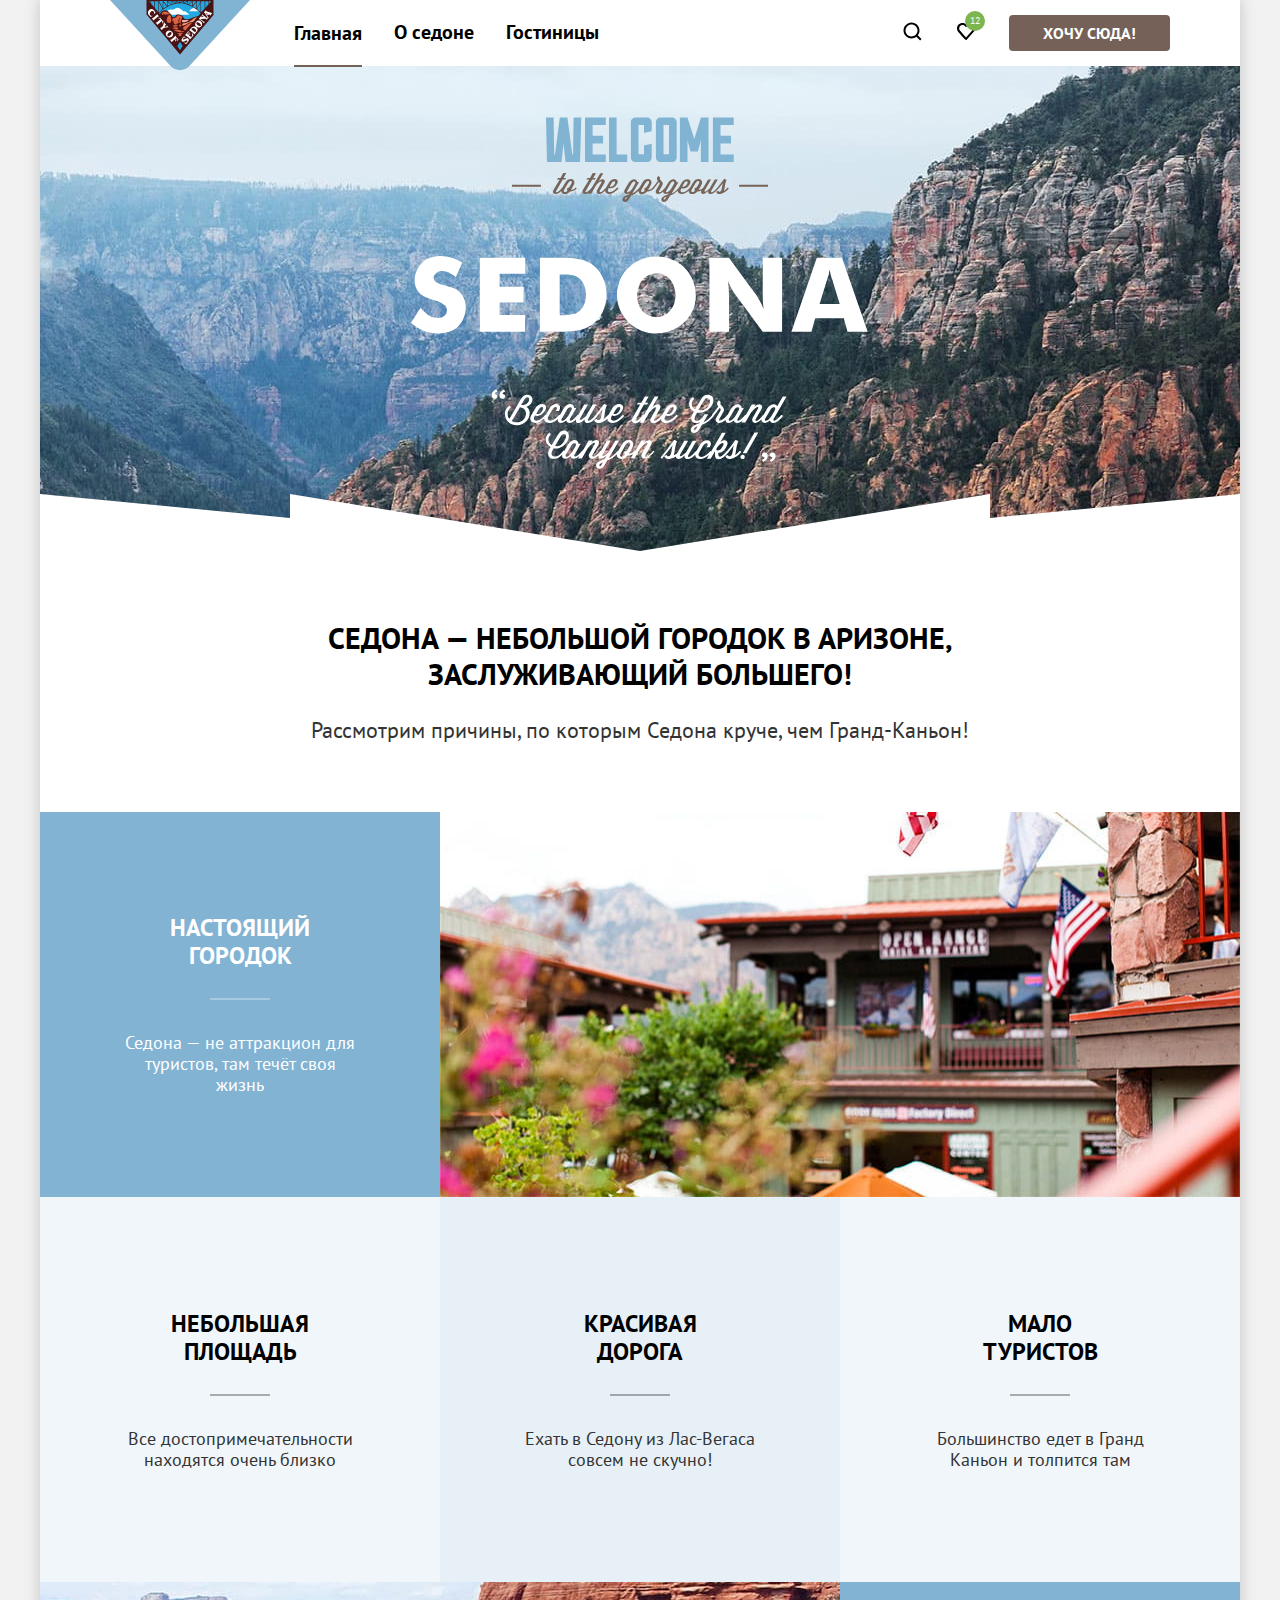
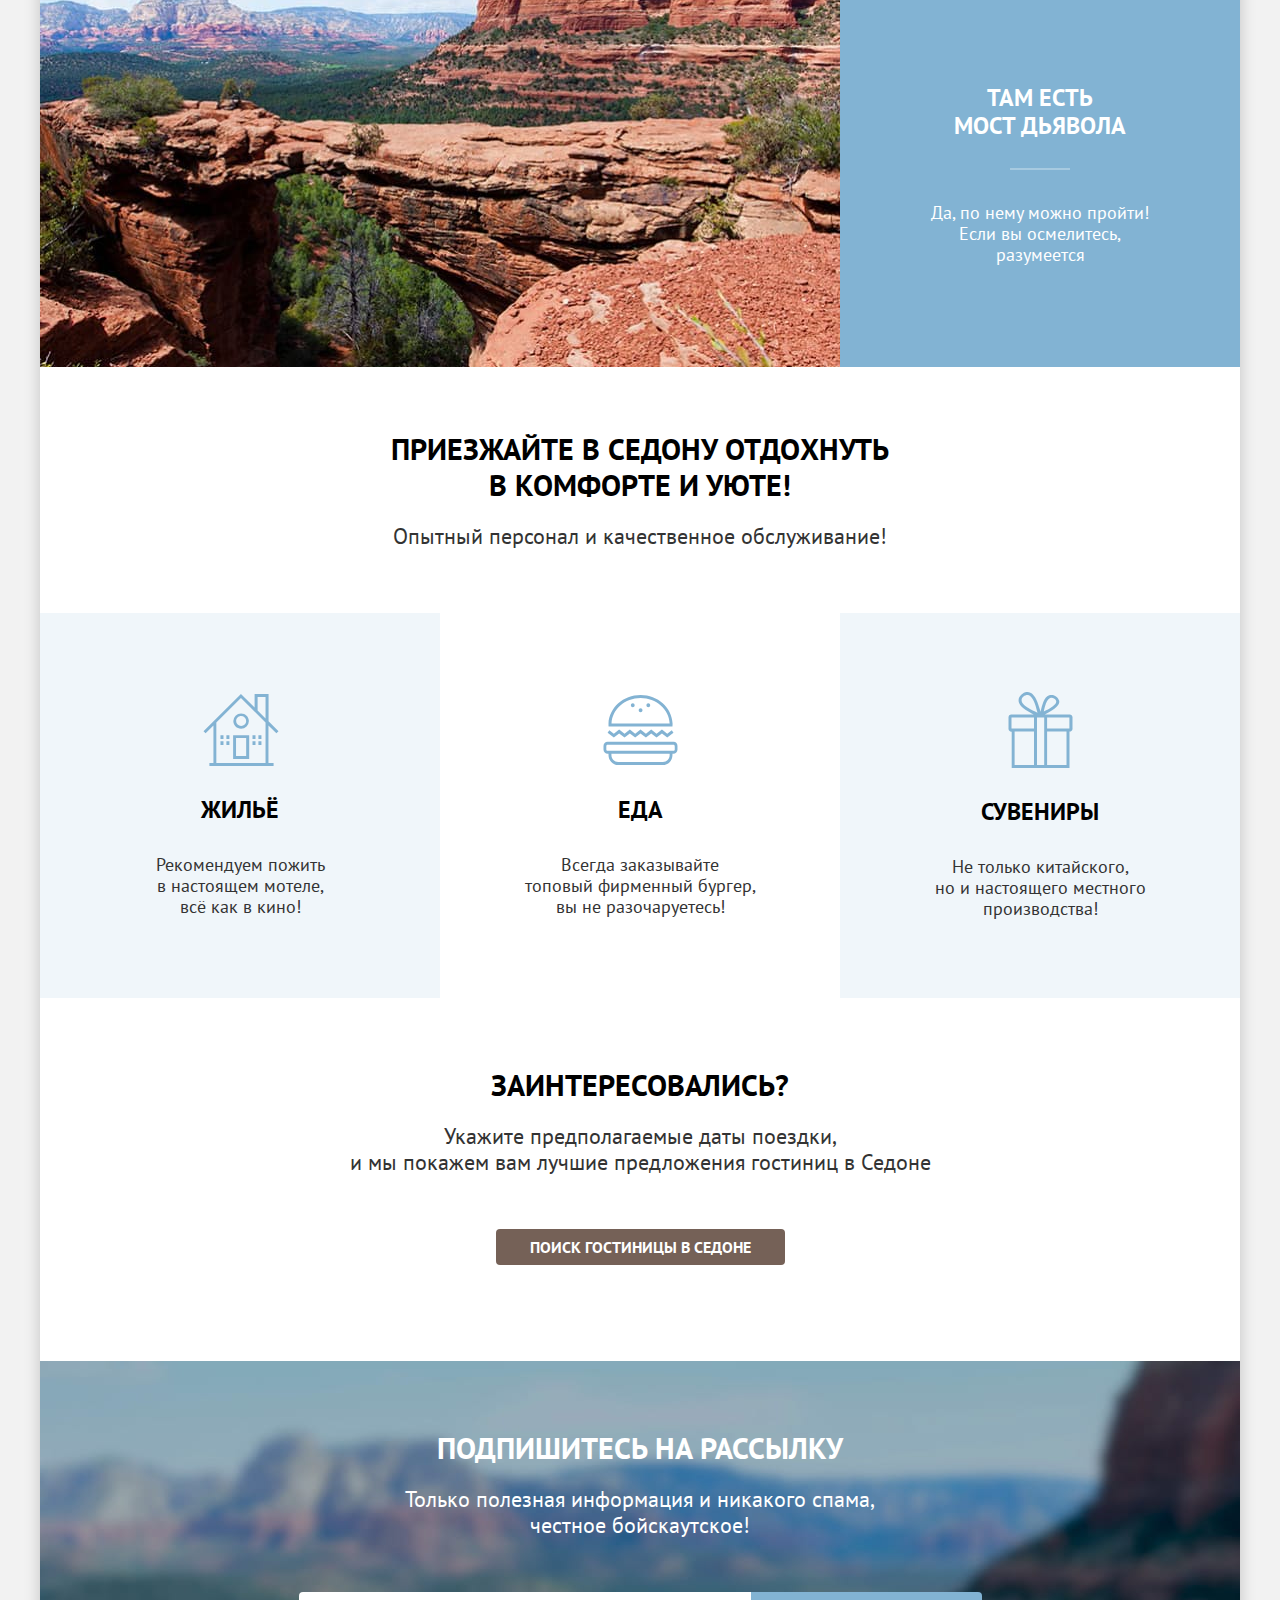
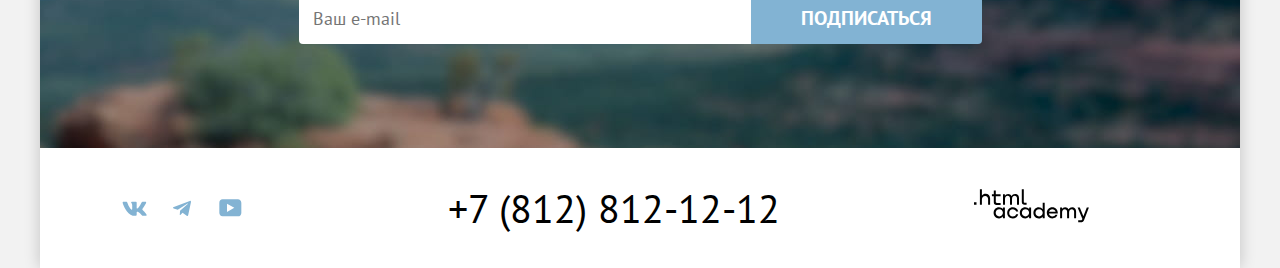
==== commit da8f4bb5: "Merge pull request #12 from Mishok1/master" ====
--- a/index.html
+++ b/index.html
@@ -136,7 +136,7 @@
             <h2 class="subscribe_title">Подпишитесь на рассылку</h2>
             <p class="subscribe_text">Только полезная информация и никакого спама,<br> честное бойскаутское!</p>
             <form class="subscribe_form" action="https://echo.htmlacademy.ru/" method="post">
-              <input class="subscribe_input" type="email" name="email">
+              <input class="subscribe_input" type="email" name="email" placeholder="Ваш e-mail">
               <button class="subscribe_button" type="submit">Подписаться</button>
             </form>
           </section>
--- a/styles/styles.css
+++ b/styles/styles.css
@@ -155,7 +155,7 @@
   width: 20px;
   height: 20px;
   box-sizing: border-box;
-  padding: 5px;
+  padding: 5px 0;
   border-radius: 50%;
   position: absolute;
   bottom: 15px;
@@ -603,6 +603,20 @@
 
 .subscribe_form {
   display: flex;
+}
+
+.subscribe_input {
+  padding: 20px 14px;
+  font-family: 'PT Sans';
+  font-style: normal;
+  font-weight: 400;
+  font-size: 18px;
+  line-height: 24px;
+  width: 452px;
+  height: 52px;
+  box-sizing: border-box;
+  border: none;
+  border-radius: 4px 0 0 4px;
 }
 
 
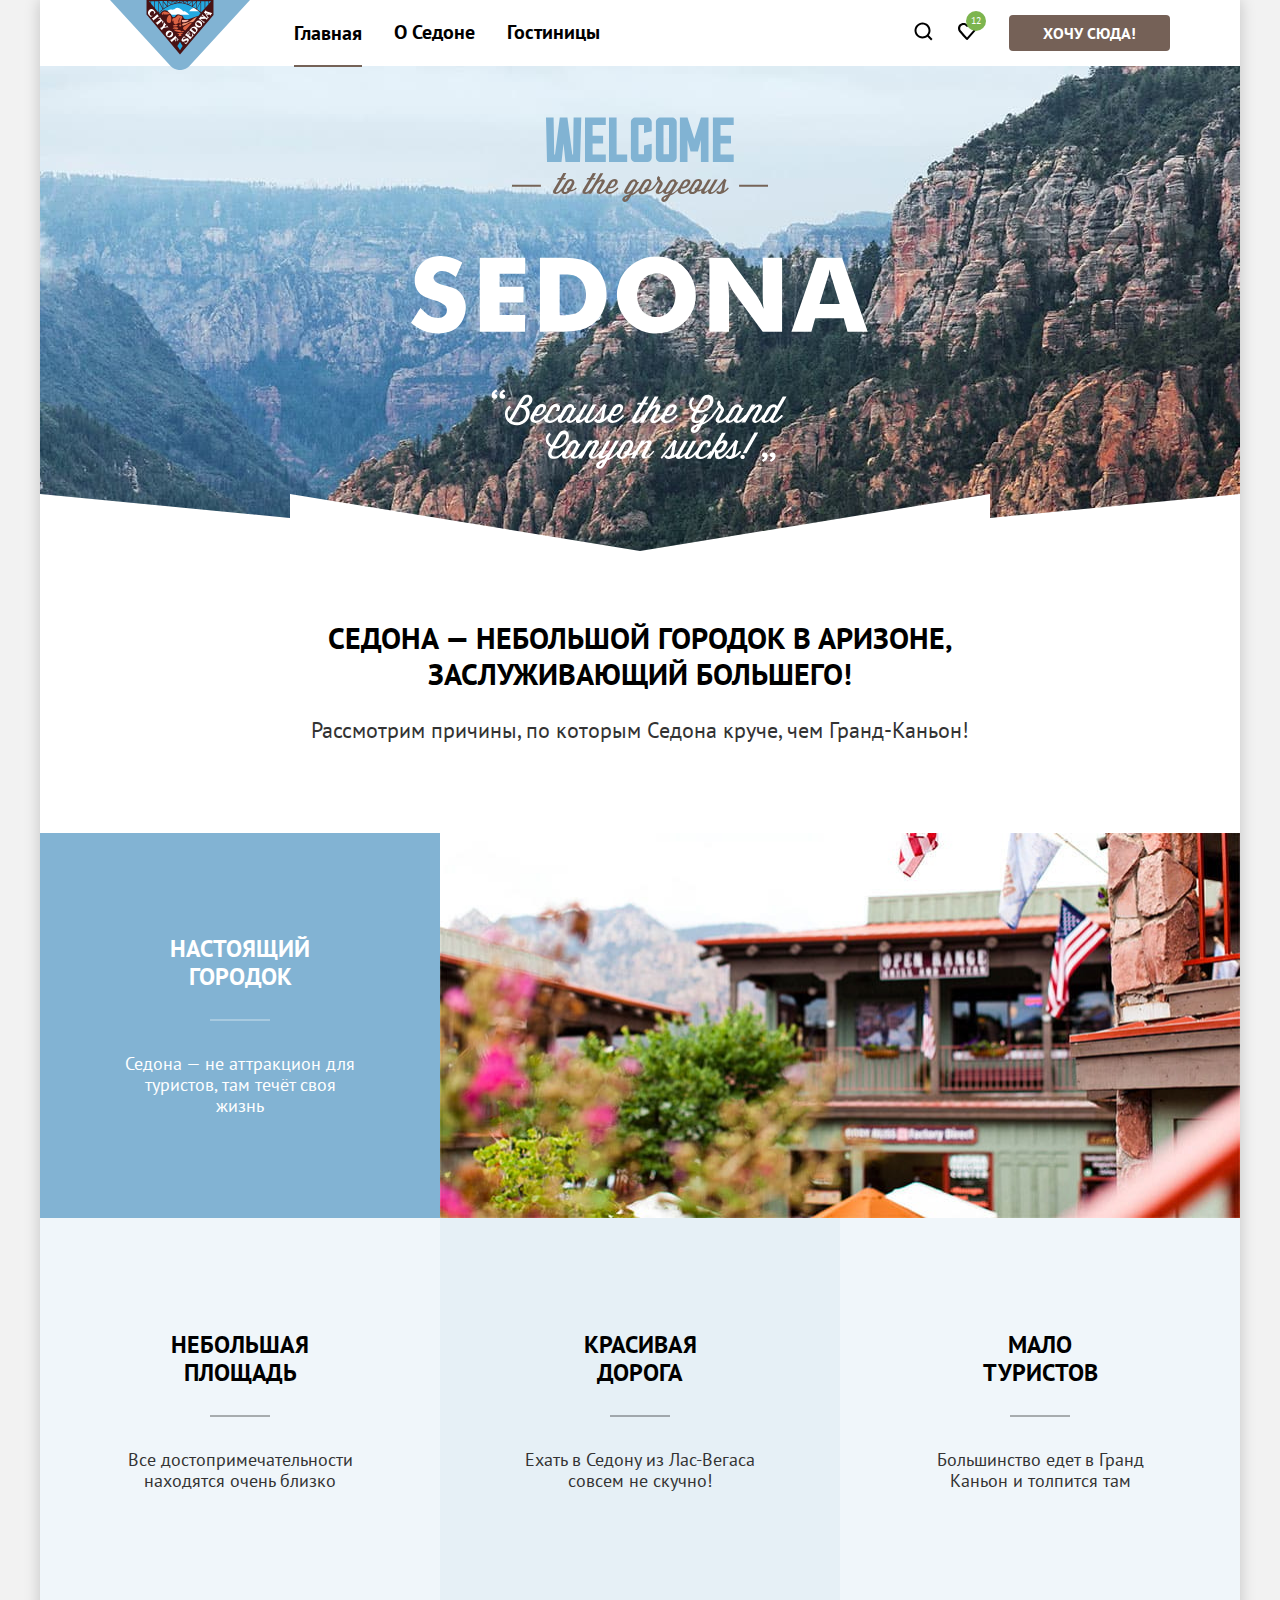
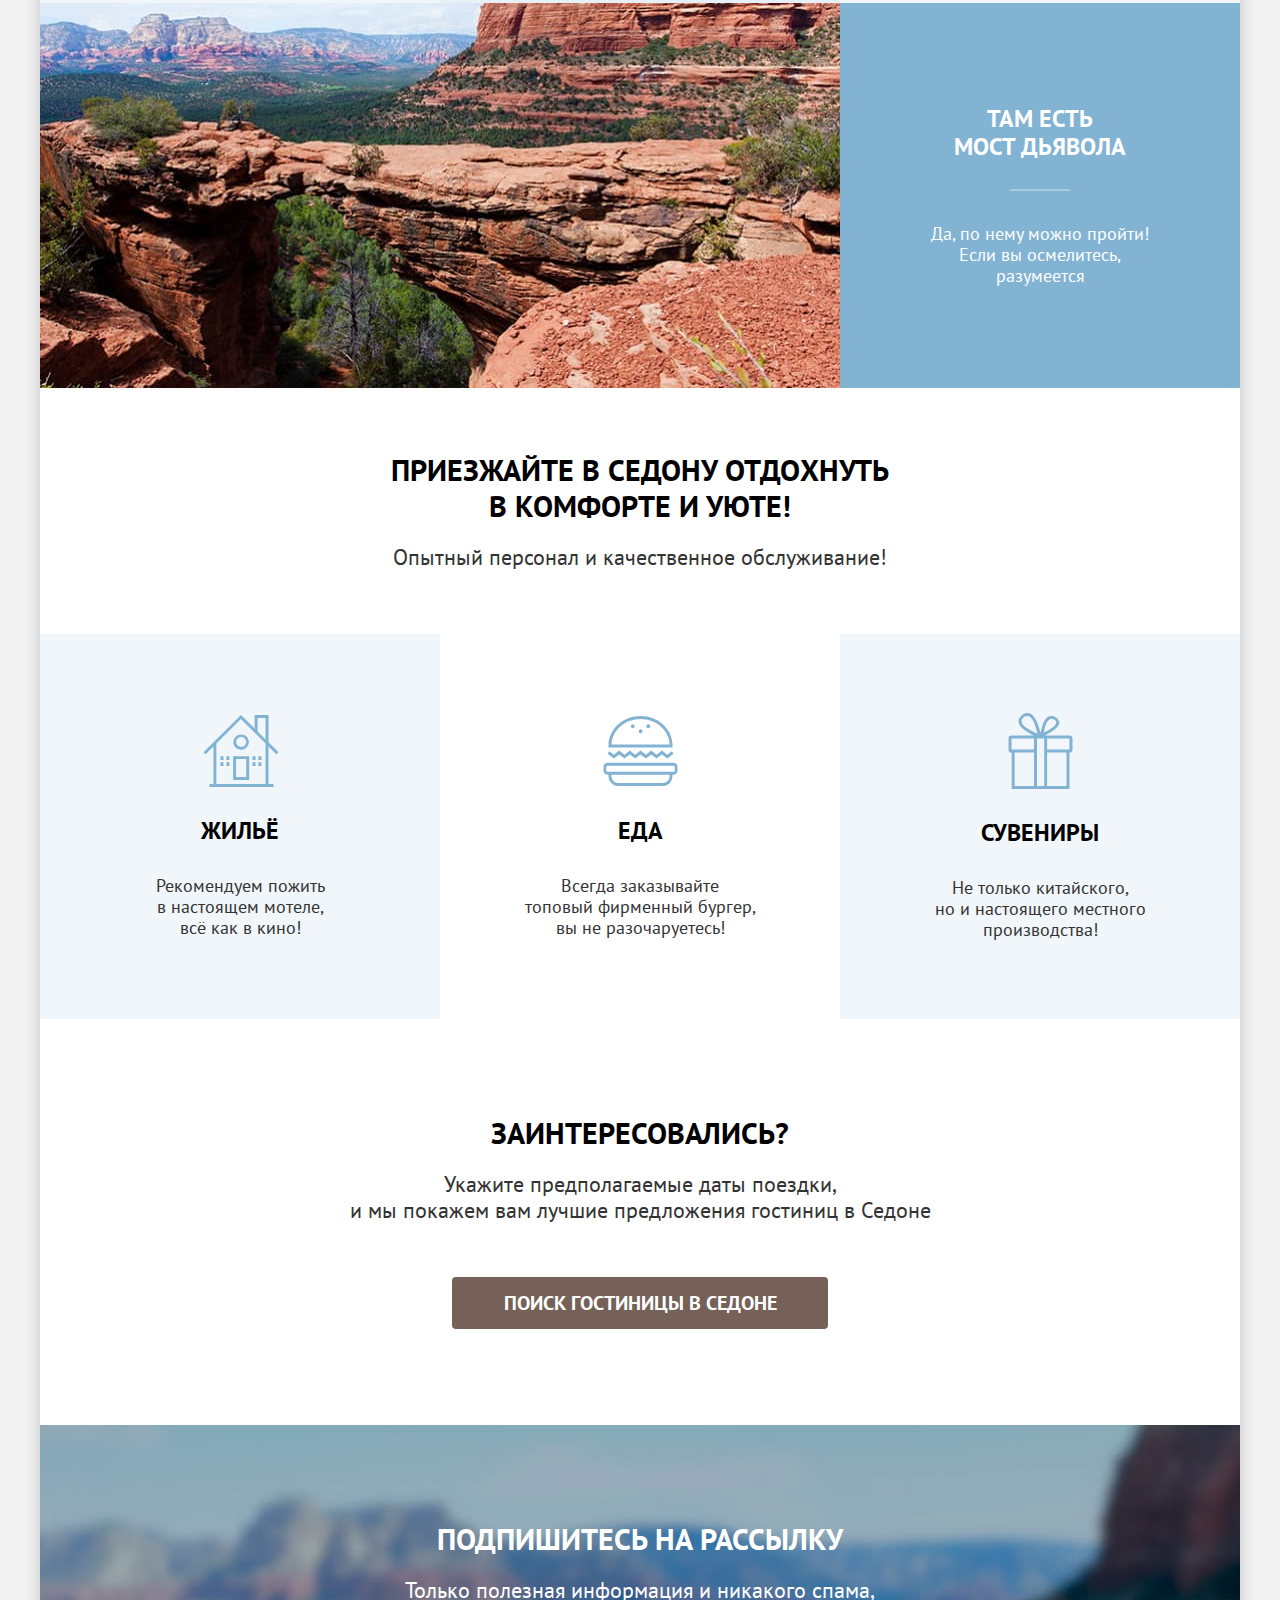
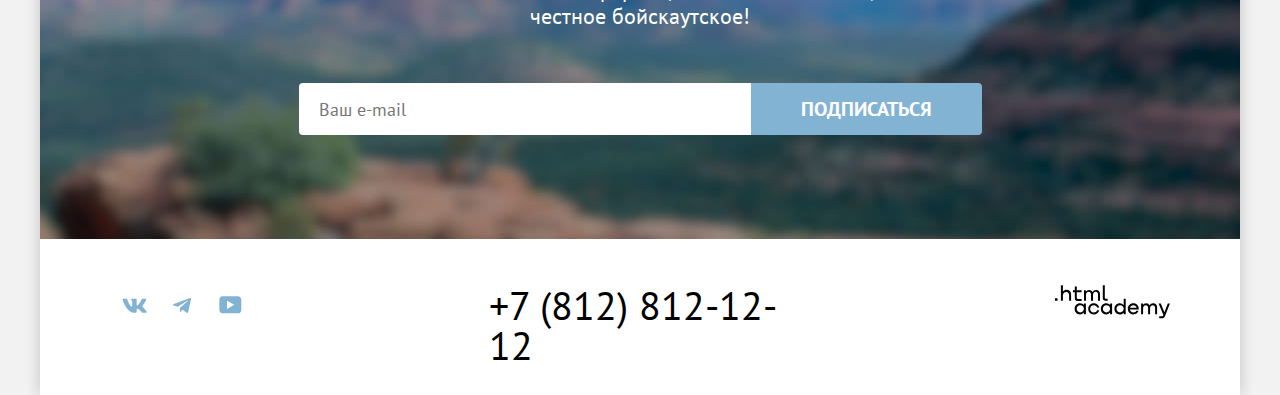
==== commit c7cfd322: "Merge pull request #14 from Mishok1/master" ====
--- a/index.html
+++ b/index.html
@@ -136,7 +136,7 @@
             <h2 class="subscribe_title">Подпишитесь на рассылку</h2>
             <p class="subscribe_text">Только полезная информация и никакого спама,<br> честное бойскаутское!</p>
             <form class="subscribe_form" action="https://echo.htmlacademy.ru/" method="post">
-              <input class="subscribe_input" type="email" name="email" placeholder="Ваш e-mail">
+              <input class="subscribe_input" type="email" name="email" placeholder="Ваш e-mail" required>
               <button class="subscribe_button" type="submit">Подписаться</button>
             </form>
           </section>
@@ -144,7 +144,6 @@
       </main>
 
       <footer class="main_footer" data-test="footer">
-        <div class="page_footer_container">
           <section class="footer_social">
             <h2 class="visually_hidden">Социальные сети</h2>
             <ul class="social_list">
@@ -197,7 +196,6 @@
               </svg>
             </a>
           </section>
-        </div>
       </footer>
     </div>
   </body>
--- a/styles/styles.css
+++ b/styles/styles.css
@@ -94,6 +94,7 @@
 .navigation_link {
   display: block;
   text-decoration: none;
+  text-transform: capitalize;
   color: #000000;
   padding: 20px 0;
   margin: 0 16px;
@@ -125,8 +126,16 @@
   margin-left: auto;
   padding: 0;
   display: flex;
-  justify-content: space-between;
+  justify-content: end;
   align-items: center;
+}
+
+.navigation_user_item:nth-child(2) {
+  margin-left: 24px;
+}
+
+.navigation_user_item:last-child {
+  margin-left: 32px;
 }
 
 .navigation_user_link {
@@ -171,6 +180,7 @@
 
 .hero {
   background-image: url("../images/index/index-background.jpg");
+  background-color: #756157;
   background-size: 100% auto;
   background-repeat: no-repeat;
   padding-top: 51px;
@@ -213,6 +223,7 @@
   text-align: center;
   color: #000000;
   margin: 0;
+  padding: 0 40px;
 }
 
 .advantages_title {
@@ -231,6 +242,7 @@
 .subscribe_text {
   text-align: center;
   margin: 0;
+  padding: 0 40px;
 }
 
 .search_text {
@@ -248,7 +260,7 @@
   text-align: center;
   margin: 0;
   padding: 0;
-  padding-top: 69px;
+  padding-top: 90px;
   display: flex;
   flex-wrap: wrap;
 }
@@ -259,7 +271,9 @@
   justify-content: center;
   align-items: center;
   width: 400px;
-  min-height: 385px;
+  height: 385px;
+  padding: 0 20px;
+  box-sizing: border-box;
 }
 
 .advantages_item_image {
@@ -346,12 +360,12 @@
 
 .recommendations_item {
   width: 400px;
-  min-height: 385px;
+  height: 385px;
   display: flex;
   flex-direction: column;
   justify-content: center;
   align-items: center;
-  padding: 20px;
+  padding: 0 20px;
   box-sizing: border-box;
 }
 
@@ -389,7 +403,7 @@
 
 .search {
   text-align: center;
-  padding-top: 69px;
+  padding-top: 96px;
   padding-bottom: 96px;
 }
 
@@ -407,10 +421,11 @@
 
 .subscribe {
   background-image: url("../images/index/subscribe.jpg");
-  background-size: 100% auto;
+  background-color: #756157;
+  background-size: cover;
   background-repeat: no-repeat;
   text-align: center;
-  padding-top: 69px;
+  padding-top: 96px;
   padding-bottom: 104px;
 }
 
@@ -423,17 +438,14 @@
 /* Footer */
 
 
-.page_footer_container {
-  display: flex;
-  min-height: 120px;
+.main_footer {
+  display: flex;
+  justify-content: space-between;
+  padding: 46px 70px 30px;
 }
 
 .footer_social {
   width: 144px;
-  margin-left: 70px;
-  display: flex;
-  justify-content: center;
-  align-items: center;
 }
 
 .social_list {
@@ -488,10 +500,8 @@
 .contacts {
   font-size: 40px;
   line-height: 40px;
-  width: 720px;
-  display: flex;
-  justify-content: center;
-  align-items: center;
+  width: 331px;
+  display: inline-block;
 }
 
 .contacts_link {
@@ -513,9 +523,10 @@
 }
 
 .footer_logo {
-  display: flex;
+  /* display: flex;
   justify-content: center;
-  align-items: center;
+  align-items: center; */
+  display: inline-block;
 }
 
 .footer_logo_link {
@@ -554,6 +565,15 @@
   display: inline-block;
 }
 
+.search_button {
+  font-weight: 700;
+  font-size: 20px;
+  line-height: 36px;
+  width: 376px;
+  padding: 8px 10px;
+  box-sizing: border-box;
+}
+
 .navigation_button:hover,
 .search_button:hover {
   background-color: #615048;
@@ -606,7 +626,6 @@
 }
 
 .subscribe_input {
-  padding: 20px 14px;
   font-family: 'PT Sans';
   font-style: normal;
   font-weight: 400;
@@ -614,10 +633,24 @@
   line-height: 24px;
   width: 452px;
   height: 52px;
+  padding: 20px 20px;
   box-sizing: border-box;
   border: none;
   border-radius: 4px 0 0 4px;
-}
+  outline: none;
+}
+
+.subscribe_input:hover {
+background-color: #E6E6E6;
+}
+
+.subscribe_input:focus {
+  outline: 3px solid #83B3D3;
+  background-color: #E6E6E6;
+}
+
+
+
 
 
 /* Catalog */
